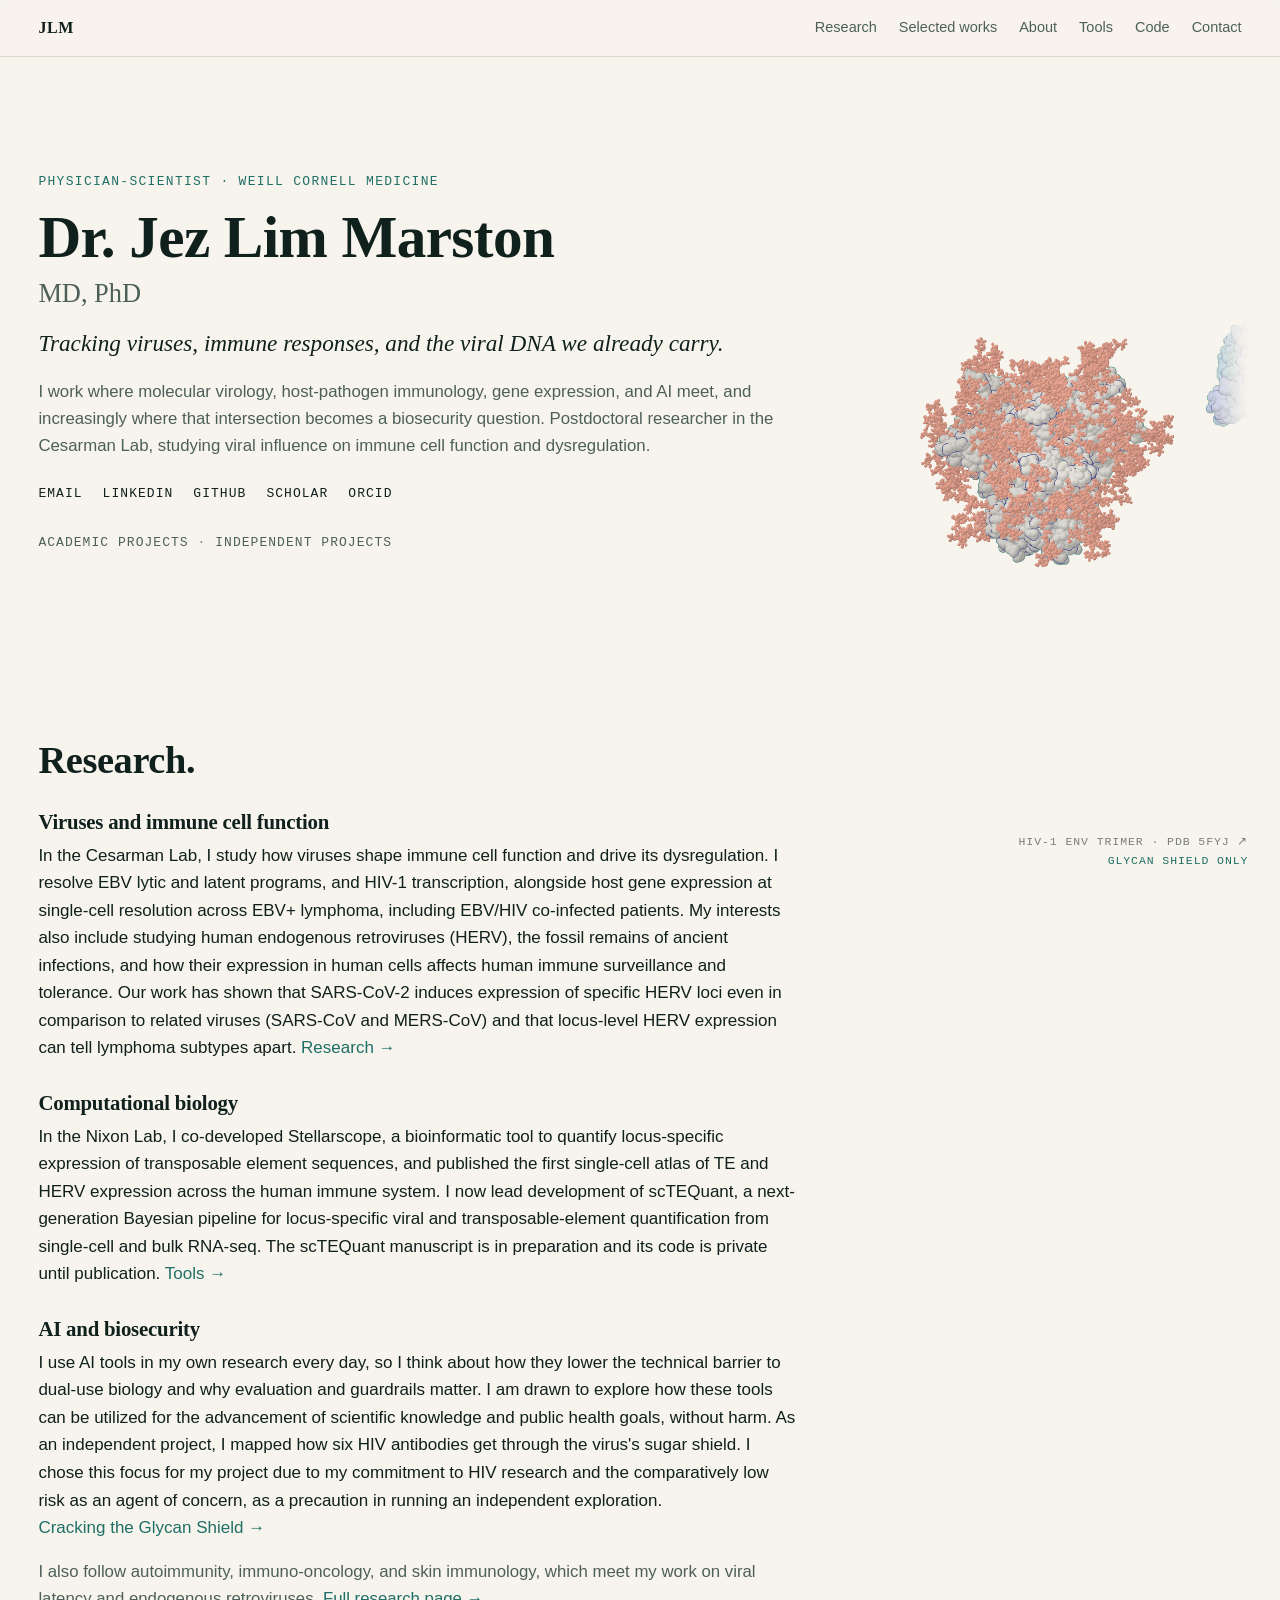
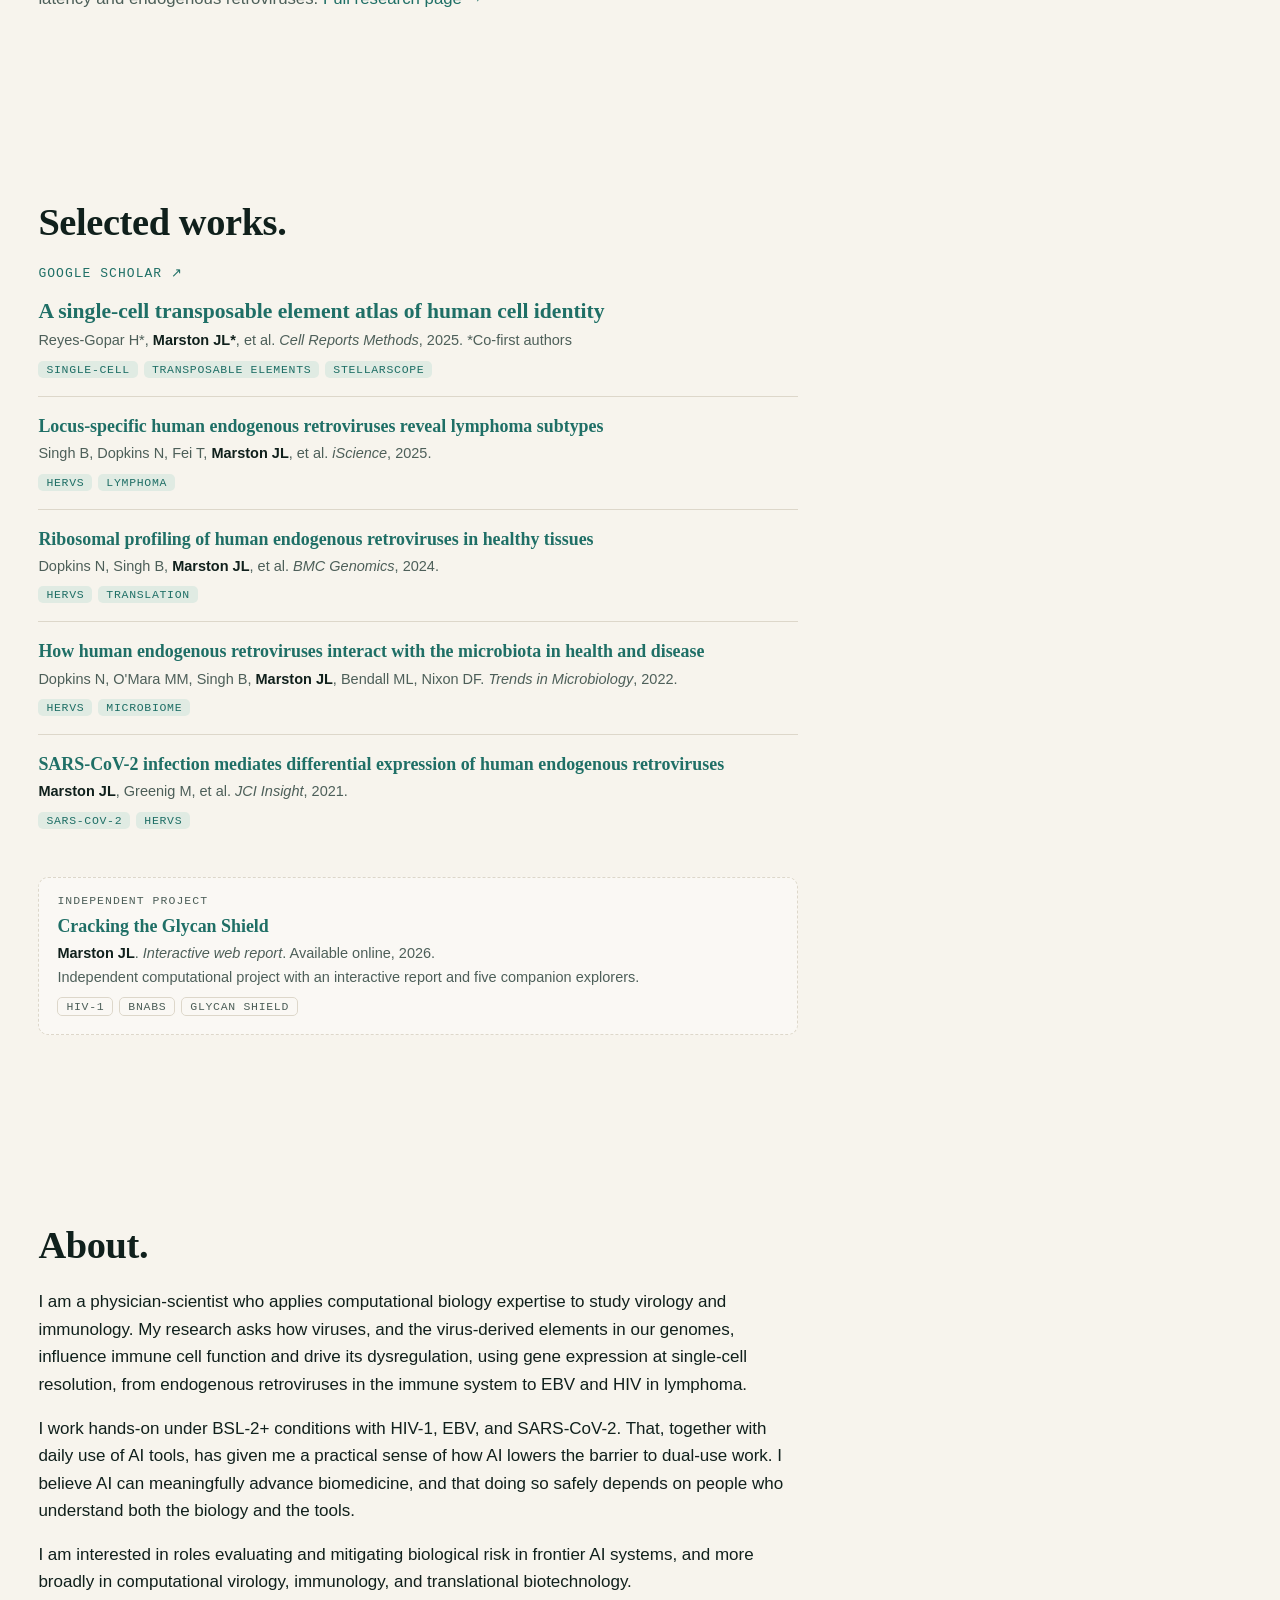
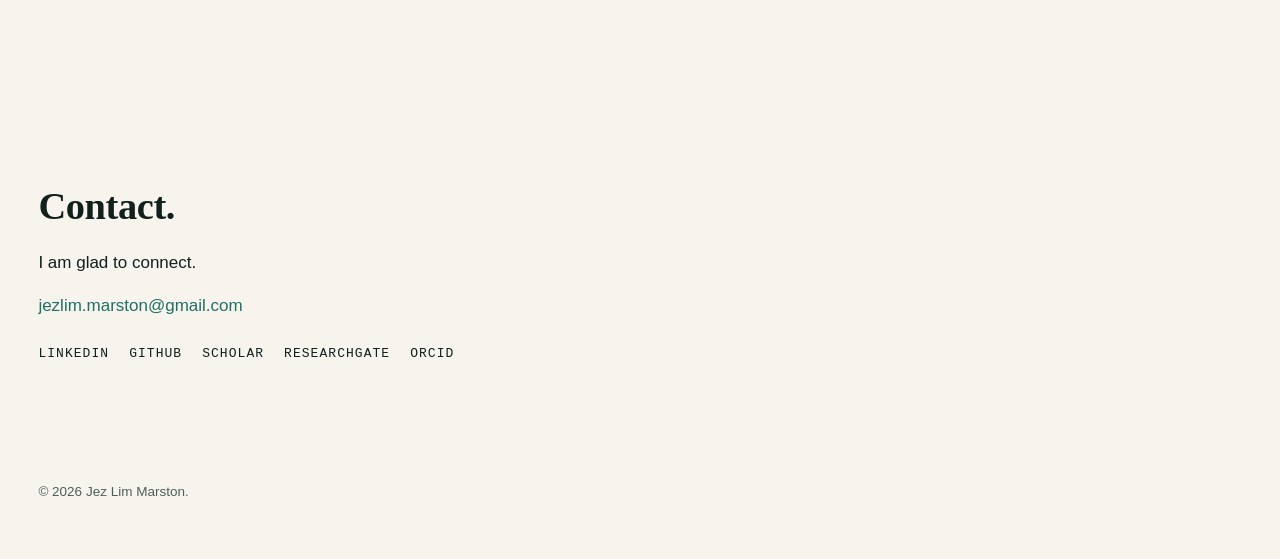
==== index.html @ aceed7e4 "Put project link on the line directly below the paragraph text Co-Authored-By: Claude Sonnet 5.5 <no" ====
<!DOCTYPE html>
<html lang="en">
<head>
<meta charset="utf-8">
<meta name="viewport" content="width=device-width, initial-scale=1">
<title>Jez Lim Marston, MD, PhD | Virologist &amp; Computational Biologist</title>
<meta name="description" content="Jez Lim Marston, MD, PhD. Physician-scientist working on viral genomics, endogenous retroviruses, single-cell computational biology, and the biosecurity of AI-enabled biology.">
<style>
  :root{
    --paper:#f7f4ed;
    --ink:#10201c;
    --muted:#4d5f59;
    --line:#ddd7ca;
    --accent:#1f6f66;
    --accent-soft:#e0ebe3;
    --serif:"Newsreader","Iowan Old Style","Palatino Linotype",Palatino,Georgia,serif;
    --sans:Inter,-apple-system,BlinkMacSystemFont,"Segoe UI",Roboto,Helvetica,Arial,sans-serif;
    --mono:ui-monospace,SFMono-Regular,Menlo,Monaco,Consolas,monospace;
  }
  *{box-sizing:border-box}
  html{scroll-behavior:smooth;scroll-padding-top:70px}
  body{margin:0;background:var(--paper);color:var(--ink);font-family:var(--sans);font-size:17px;line-height:1.62;-webkit-font-smoothing:antialiased}
  a{color:var(--accent);text-decoration:none}
  a:hover{text-decoration:underline}
  a:focus-visible{outline:2px solid var(--accent);outline-offset:3px;border-radius:3px}

  /* fixed structure viewer (right) */
  .env-fig{position:fixed;top:64px;right:2vw;width:33vw;height:calc(100vh - 88px);margin:0;z-index:0;pointer-events:none}
  .env-fig canvas{position:absolute;inset:0;width:100%;height:100%;opacity:0;transition:opacity .8s}
  .env-fig.ready canvas{opacity:1}
  .env-fig .status{position:absolute;inset:0;display:grid;place-items:center;font:12px var(--mono);letter-spacing:.12em;text-transform:uppercase;color:rgba(16,32,28,.45)}
  .env-fig.ready .status{display:none}
  .env-fig.unsupported .status::after{content:" (needs a current browser)"}
  .env-cap{position:absolute;right:6px;bottom:6px;text-align:right;font:11.5px/1.6 var(--mono);letter-spacing:.08em;text-transform:uppercase;color:rgba(16,32,28,.55);pointer-events:auto}
  .env-cap a{color:inherit}
  .env-cap a:hover{color:var(--accent);text-decoration:none}
  .env-cap .fab{display:block;color:var(--accent);transition:opacity .25s}

  /* top bar */
  .top{position:sticky;top:0;z-index:20;background:rgba(247,244,237,.88);backdrop-filter:saturate(160%) blur(8px);border-bottom:1px solid var(--line)}
  .top .in{display:flex;align-items:center;gap:22px;height:56px;padding:0 max(24px,3vw);flex-wrap:wrap;overflow:hidden}
  .top .brand{font:700 16px var(--serif);letter-spacing:.04em;margin-right:auto;color:var(--ink)}
  .top a{font-size:14.5px;font-weight:500;color:var(--muted)}
  .top a:hover,.top a.on{color:var(--accent);text-decoration:none}

  /* text column (left) */
  main{position:relative;z-index:1;padding:0 max(24px,3vw)}
  .col{max-width:min(760px,60vw)}
  section{padding:11vh 0 10vh}
  section#top{padding-top:13vh}
  .col>:last-child{margin-bottom:0}
  h1,h2,h3{font-family:var(--serif);font-weight:600;letter-spacing:-.01em;line-height:1.1;margin:0}
  h1{font-size:clamp(2.5rem,5vw,3.7rem);margin-bottom:8px}
  h2{font-size:clamp(1.9rem,3.2vw,2.4rem);margin-bottom:22px}
  h3{font-size:1.3rem;margin:30px 0 8px}
  .role{font:500 13px var(--mono);letter-spacing:.1em;text-transform:uppercase;color:var(--accent);margin:0 0 16px}
  .cred{font:500 1.65rem/1.2 var(--serif);color:var(--muted);margin:0 0 18px}
  .tag{font:italic 400 1.45rem/1.3 var(--serif);margin:0 0 20px}
  p{margin:0 0 16px}
  .lede{font-size:1.05rem;color:var(--muted)}
  .contact-row{display:flex;gap:8px 20px;flex-wrap:wrap;margin-top:26px;font:500 13px var(--mono);letter-spacing:.08em;text-transform:uppercase}
  .contact-row a{color:var(--ink)}
  .contact-row a:hover{color:var(--accent);text-decoration:none}
  .hint{margin-top:34px;font:500 13px var(--mono);letter-spacing:.08em;text-transform:uppercase;color:rgba(16,32,28,.5)}
  .hint a{color:var(--muted)}
  .hint a:hover{color:var(--accent);text-decoration:none}

  .works{list-style:none;margin:0;padding:0}
  .works li{padding:18px 0;border-top:1px solid var(--line)}
  .works li:first-child{border-top:0;padding-top:0}
  .works .t,.indep .t{font:600 1.12rem/1.3 var(--serif);display:block;margin-bottom:4px}
  .works .a,.indep .a{font-size:14.5px;color:var(--muted);display:block}
  .works .a strong,.indep .a strong{color:var(--ink);font-weight:700}
  .works .v,.indep .v{font-size:14.5px;font-style:italic}
  .works .k,.indep .k{display:flex;gap:6px;flex-wrap:wrap;margin-top:8px}
  .works .k span,.indep .k span{font:11.5px var(--mono);letter-spacing:.06em;text-transform:uppercase;background:var(--accent-soft);color:var(--accent);padding:2px 8px;border-radius:5px}
  .works li.lead .t{font-size:1.35rem}
  .more{font:500 13px var(--mono);letter-spacing:.08em;text-transform:uppercase}
  .indep{margin-top:30px;padding:16px 18px 18px;border:1px dashed var(--line);border-radius:10px;background:rgba(255,255,255,.4)}
  .indep .lbl{display:block;font:500 11.5px var(--mono);letter-spacing:.09em;text-transform:uppercase;color:var(--muted);margin-bottom:8px}
  .indep .k span{background:transparent;border:1px solid var(--line);color:var(--muted)}

  footer{position:relative;z-index:1;padding:30px max(24px,3vw) 50px;color:var(--muted);font-size:13.5px}

  /* narrower screens: viewer becomes a soft backdrop */
  @media (max-width:900px){
    .env-fig{top:56px;left:0;right:0;width:100%;height:calc(100vh - 56px);opacity:.3}
    .env-cap{display:none}
    .col{max-width:620px}
    section{padding:9vh 0 8vh}
    body{font-size:16.5px}
    .top .in{gap:14px}
    .top a.hide-sm{display:none}
  }
  .top a .sm{display:none}
  @media (max-width:560px){.top .in{flex-wrap:nowrap;gap:15px}.top a{font-size:14px}.top a .lg{display:none}.top a .sm{display:inline}}
  @media (max-width:400px){.top .in{gap:11px;padding:0 16px}.top a{font-size:13px}.top .brand{font-size:15px}}
  @media (prefers-reduced-motion:reduce){html{scroll-behavior:auto}}
</style>
</head>
<body>

<header class="top">
  <div class="in">
    <a class="brand" href="#top">JLM</a>
    <a href="#research" data-nav="research">Research</a>
    <a href="#works" data-nav="works"><span class="lg">Selected works</span><span class="sm">Works</span></a>
    <a href="#about" data-nav="about">About</a>
    <a href="tools.html" class="hide-sm">Tools</a>
    <a href="https://github.com/jez-lim-marston" target="_blank" rel="noopener" class="hide-sm">Code</a>
    <a href="#contact" data-nav="contact">Contact</a>
  </div>
</header>

<figure class="env-fig" id="envFig" aria-label="3D model of the HIV-1 Env trimer (PDB 5FYJ) that rotates as you scroll, with a bound antibody Fab that changes by section">
  <canvas id="envCanvas"></canvas>
  <div class="status">Loading structure&hellip;</div>
  <figcaption class="env-cap">
    <a href="https://www.rcsb.org/structure/5FYJ" target="_blank" rel="noopener">HIV-1 Env trimer &middot; PDB 5FYJ &nearr;</a>
    <span class="fab" id="envFab">Glycan shield only</span>
  </figcaption>
</figure>

<main>

<section id="top" data-fab="none" data-label="Glycan shield only">
  <div class="col">
    <p class="role">Physician-scientist &middot; Weill Cornell Medicine</p>
    <h1>Dr. Jez Lim Marston</h1>
    <p class="cred">MD, PhD</p>
    <p class="tag">Tracking viruses, immune responses, and the viral DNA we already carry.</p>
    <p class="lede">I work where molecular virology, host-pathogen immunology, gene expression, and AI meet, and increasingly where that intersection becomes a biosecurity question. Postdoctoral researcher in the Cesarman Lab, studying viral influence on immune cell function and dysregulation.</p>
    <div class="contact-row">
      <a href="mailto:jezlim.marston@gmail.com">Email</a>
      <a href="https://www.linkedin.com/in/jez-marston" target="_blank" rel="noopener">LinkedIn</a>
      <a href="https://github.com/jez-lim-marston" target="_blank" rel="noopener">GitHub</a>
      <a href="https://scholar.google.com/citations?user=LsAXqooAAAAJ&hl=en" target="_blank" rel="noopener">Scholar</a>
      <a href="https://orcid.org/0000-0001-9784-7926" target="_blank" rel="noopener">ORCID</a>
    </div>
    <p class="hint"><a href="research.html#projects">Academic Projects</a> &middot; <a href="research.html#independent">Independent Projects</a></p>
  </div>
</section>

<section id="research" data-fab="pgt122" data-label="PGT122 Fab &middot; V3-glycan site">
  <div class="col">
    <h2>Research.</h2>
    <h3>Viruses and immune cell function</h3>
    <p>In the Cesarman Lab, I study how viruses shape immune cell function and drive its dysregulation. I resolve EBV lytic and latent programs, and HIV-1 transcription, alongside host gene expression at single-cell resolution across EBV+ lymphoma, including EBV/HIV co-infected patients. My interests also include studying human endogenous retroviruses (HERV), the fossil remains of ancient infections, and how their expression in human cells affects human immune surveillance and tolerance. Our work has shown that SARS-CoV-2 induces expression of specific HERV loci even in comparison to related viruses (SARS-CoV and MERS-CoV) and that locus-level HERV expression can tell lymphoma subtypes apart. <a href="research.html">Research &rarr;</a></p>
    <h3>Computational biology</h3>
    <p>In the Nixon Lab, I co-developed Stellarscope, a bioinformatic tool to quantify locus-specific expression of transposable element sequences, and published the first single-cell atlas of TE and HERV expression across the human immune system. I now lead development of scTEQuant, a next-generation Bayesian pipeline for locus-specific viral and transposable-element quantification from single-cell and bulk RNA-seq. The scTEQuant manuscript is in preparation and its code is private until publication. <a href="tools.html">Tools &rarr;</a></p>
    <h3>AI and biosecurity</h3>
    <p>I use AI tools in my own research every day, so I think about how they lower the technical barrier to dual-use biology and why evaluation and guardrails matter. I am drawn to explore how these tools can be utilized for the advancement of scientific knowledge and public health goals, without harm. As an independent project, I mapped how six HIV antibodies get through the virus's sugar shield. I chose this focus for my project due to my commitment to HIV research and the comparatively low risk as an agent of concern, as a precaution in running an independent exploration.<br><a href="hiv-bnab/index.html">Cracking the Glycan Shield &rarr;</a></p>
    <p class="lede">I also follow autoimmunity, immuno-oncology, and skin immunology, which meet my work on viral latency and endogenous retroviruses. <a href="research.html">Full research page &rarr;</a></p>
  </div>
</section>

<section id="works" data-fab="vrc01" data-label="VRC01 Fv &middot; CD4 binding site">
  <div class="col">
    <h2>Selected works.</h2>
    <p class="more"><a href="https://scholar.google.com/citations?user=LsAXqooAAAAJ&hl=en" target="_blank" rel="noopener">Google Scholar &nearr;</a></p>
    <ul class="works">
      <li class="lead">
        <span class="t"><a href="https://www.cell.com/cell-reports-methods/fulltext/S2667-2375(25)00122-5" target="_blank" rel="noopener">A single-cell transposable element atlas of human cell identity</a></span>
        <span class="a">Reyes-Gopar H*, <strong>Marston JL*</strong>, et al. <span class="v">Cell Reports Methods</span>, 2025. *Co-first authors</span>
        <span class="k"><span>Single-cell</span><span>Transposable elements</span><span>Stellarscope</span></span>
      </li>
      <li>
        <span class="t"><a href="https://www.cell.com/iscience/fulltext/S2589-0042(25)00802-8" target="_blank" rel="noopener">Locus-specific human endogenous retroviruses reveal lymphoma subtypes</a></span>
        <span class="a">Singh B, Dopkins N, Fei T, <strong>Marston JL</strong>, et al. <span class="v">iScience</span>, 2025.</span>
        <span class="k"><span>HERVs</span><span>Lymphoma</span></span>
      </li>
      <li>
        <span class="t"><a href="https://link.springer.com/article/10.1186/s12864-023-09909-x" target="_blank" rel="noopener">Ribosomal profiling of human endogenous retroviruses in healthy tissues</a></span>
        <span class="a">Dopkins N, Singh B, <strong>Marston JL</strong>, et al. <span class="v">BMC Genomics</span>, 2024.</span>
        <span class="k"><span>HERVs</span><span>Translation</span></span>
      </li>
      <li>
        <span class="t"><a href="https://doi.org/10.1016/j.tim.2022.05.011" target="_blank" rel="noopener">How human endogenous retroviruses interact with the microbiota in health and disease</a></span>
        <span class="a">Dopkins N, O'Mara MM, Singh B, <strong>Marston JL</strong>, Bendall ML, Nixon DF. <span class="v">Trends in Microbiology</span>, 2022.</span>
        <span class="k"><span>HERVs</span><span>Microbiome</span></span>
      </li>
      <li>
        <span class="t"><a href="https://insight.jci.org/articles/view/147170" target="_blank" rel="noopener">SARS-CoV-2 infection mediates differential expression of human endogenous retroviruses</a></span>
        <span class="a"><strong>Marston JL</strong>, Greenig M, et al. <span class="v">JCI Insight</span>, 2021.</span>
        <span class="k"><span>SARS-CoV-2</span><span>HERVs</span></span>
      </li>
    </ul>
    <div class="indep">
      <span class="lbl">Independent project</span>
      <span class="t"><a href="hiv-bnab/index.html">Cracking the Glycan Shield</a></span>
      <span class="a"><strong>Marston JL</strong>. <span class="v">Interactive web report</span>. Available online, 2026.</span>
      <span class="a">Independent computational project with an interactive report and five companion explorers.</span>
      <span class="k"><span>HIV-1</span><span>bnAbs</span><span>Glycan shield</span></span>
    </div>
  </div>
</section>

<section id="about" data-fab="o22" data-label="35O22 Fab &middot; gp120-gp41 interface">
  <div class="col">
    <h2>About.</h2>
    <p>I am a physician-scientist who applies computational biology expertise to study virology and immunology. My research asks how viruses, and the virus-derived elements in our genomes, influence immune cell function and drive its dysregulation, using gene expression at single-cell resolution, from endogenous retroviruses in the immune system to EBV and HIV in lymphoma.</p>
    <p>I work hands-on under BSL-2+ conditions with HIV-1, EBV, and SARS-CoV-2. That, together with daily use of AI tools, has given me a practical sense of how AI lowers the barrier to dual-use work. I believe AI can meaningfully advance biomedicine, and that doing so safely depends on people who understand both the biology and the tools.</p>
    <p>I am interested in roles evaluating and mitigating biological risk in frontier AI systems, and more broadly in computational virology, immunology, and translational biotechnology.</p>
  </div>
</section>

<section id="contact" data-fab="none" data-label="Glycan shield only">
  <div class="col">
    <h2>Contact.</h2>
    <p>I am glad to connect.</p>
    <p><a href="mailto:jezlim.marston@gmail.com">jezlim.marston@gmail.com</a></p>
    <div class="contact-row">
      <a href="https://www.linkedin.com/in/jez-marston" target="_blank" rel="noopener">LinkedIn</a>
      <a href="https://github.com/jez-lim-marston" target="_blank" rel="noopener">GitHub</a>
      <a href="https://scholar.google.com/citations?user=LsAXqooAAAAJ&hl=en" target="_blank" rel="noopener">Scholar</a>
      <a href="https://www.researchgate.net/profile/jez-marston" target="_blank" rel="noopener">ResearchGate</a>
      <a href="https://orcid.org/0000-0001-9784-7926" target="_blank" rel="noopener">ORCID</a>
    </div>
  </div>
</section>

</main>

<footer>&copy; <span id="yr"></span> Jez Lim Marston.</footer>

<noscript><style>.env-fig{display:none}</style></noscript>
<script src="assets/env-5fyj-data.js?v=10"></script>
<script src="assets/env-viewer.js?v=10"></script>
<script>
(function(){
  document.getElementById('yr').textContent=new Date().getFullYear();
  var secs=[].slice.call(document.querySelectorAll('main section[data-fab]')),
      cap=document.getElementById('envFab'),links=[].slice.call(document.querySelectorAll('[data-nav]')),cur=null,
      research=document.getElementById('research');
  /* nav highlight follows the section in view */
  function activate(s){
    if(cur===s)return;cur=s;
    links.forEach(function(a){a.classList.toggle('on',a.getAttribute('data-nav')===s.id)});
  }
  if('IntersectionObserver' in window){
    var io=new IntersectionObserver(function(es){es.forEach(function(e){if(e.isIntersecting)activate(e.target)})},{rootMargin:'-45% 0px -50% 0px'});
    secs.forEach(function(s){io.observe(s)});
  }
  activate(secs[0]);
  /* the antibody follows scroll distance, not section length: each Fab gets an equal third of the page below the intro */
  var FABS=[{k:'pgt122',t:'PGT122 Fab &middot; V3-glycan site'},{k:'vrc01',t:'VRC01 Fv &middot; CD4 binding site'},{k:'o22',t:'35O22 Fab &middot; gp120-gp41 interface'}],
      NONE='Glycan shield only',curFab=-2;
  function setFab(i){
    if(i===curFab)return;curFab=i;
    if(window.EnvViewer)window.EnvViewer.setFab(i<0?null:FABS[i].k);
    var label=i<0?NONE:FABS[i].t;
    cap.style.opacity=0;setTimeout(function(){cap.innerHTML=label;cap.style.opacity=1},180);
  }
  var start=0,end=1;
  function measure(){
    start=research.getBoundingClientRect().top+window.scrollY;
    end=document.documentElement.scrollHeight-window.innerHeight*0.5;
  }
  function update(){
    var mid=window.scrollY+window.innerHeight*0.5;
    if(mid<start){setFab(-1);return}
    var p=(mid-start)/Math.max(1,end-start);
    setFab(Math.min(FABS.length-1,Math.floor(p*FABS.length)));
  }
  window.addEventListener('scroll',update,{passive:true});
  window.addEventListener('resize',function(){measure();update()});
  window.addEventListener('load',function(){measure();update()});
  measure();update();
})();
</script>
</body>
</html>
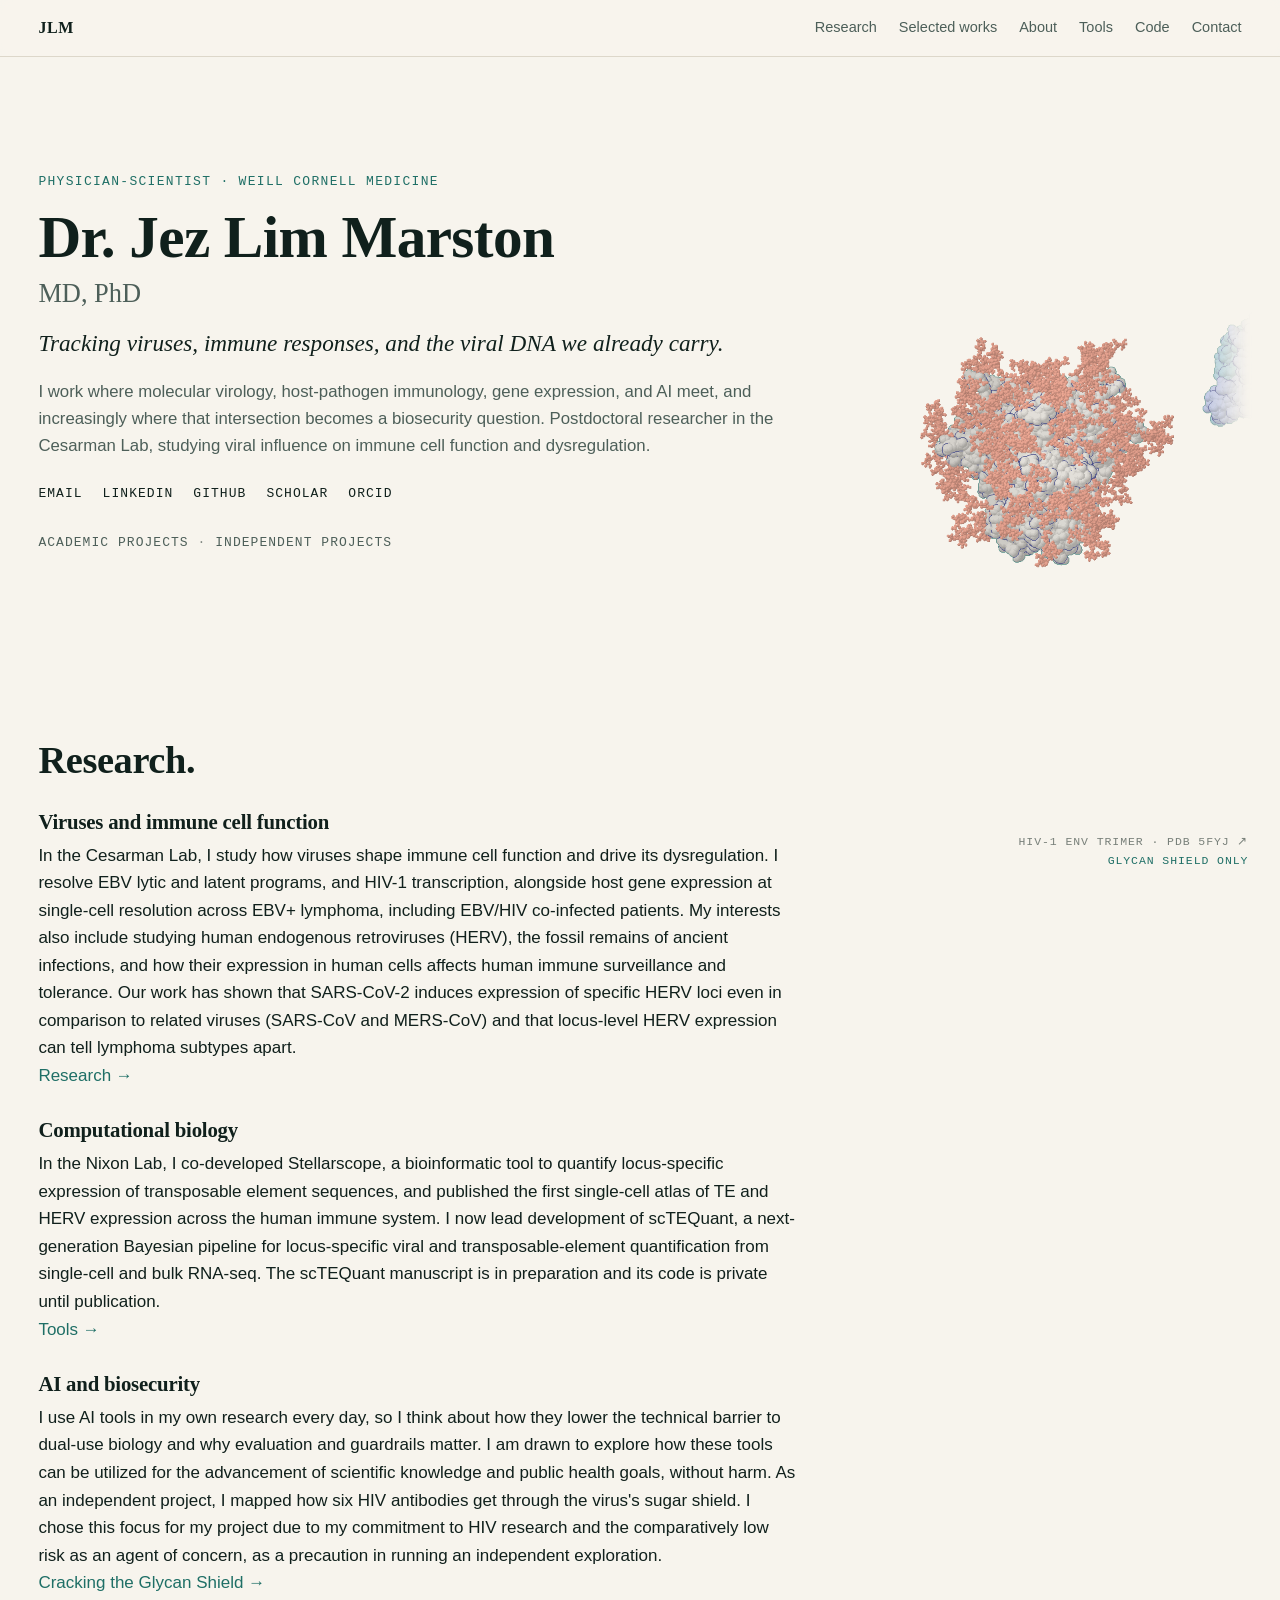
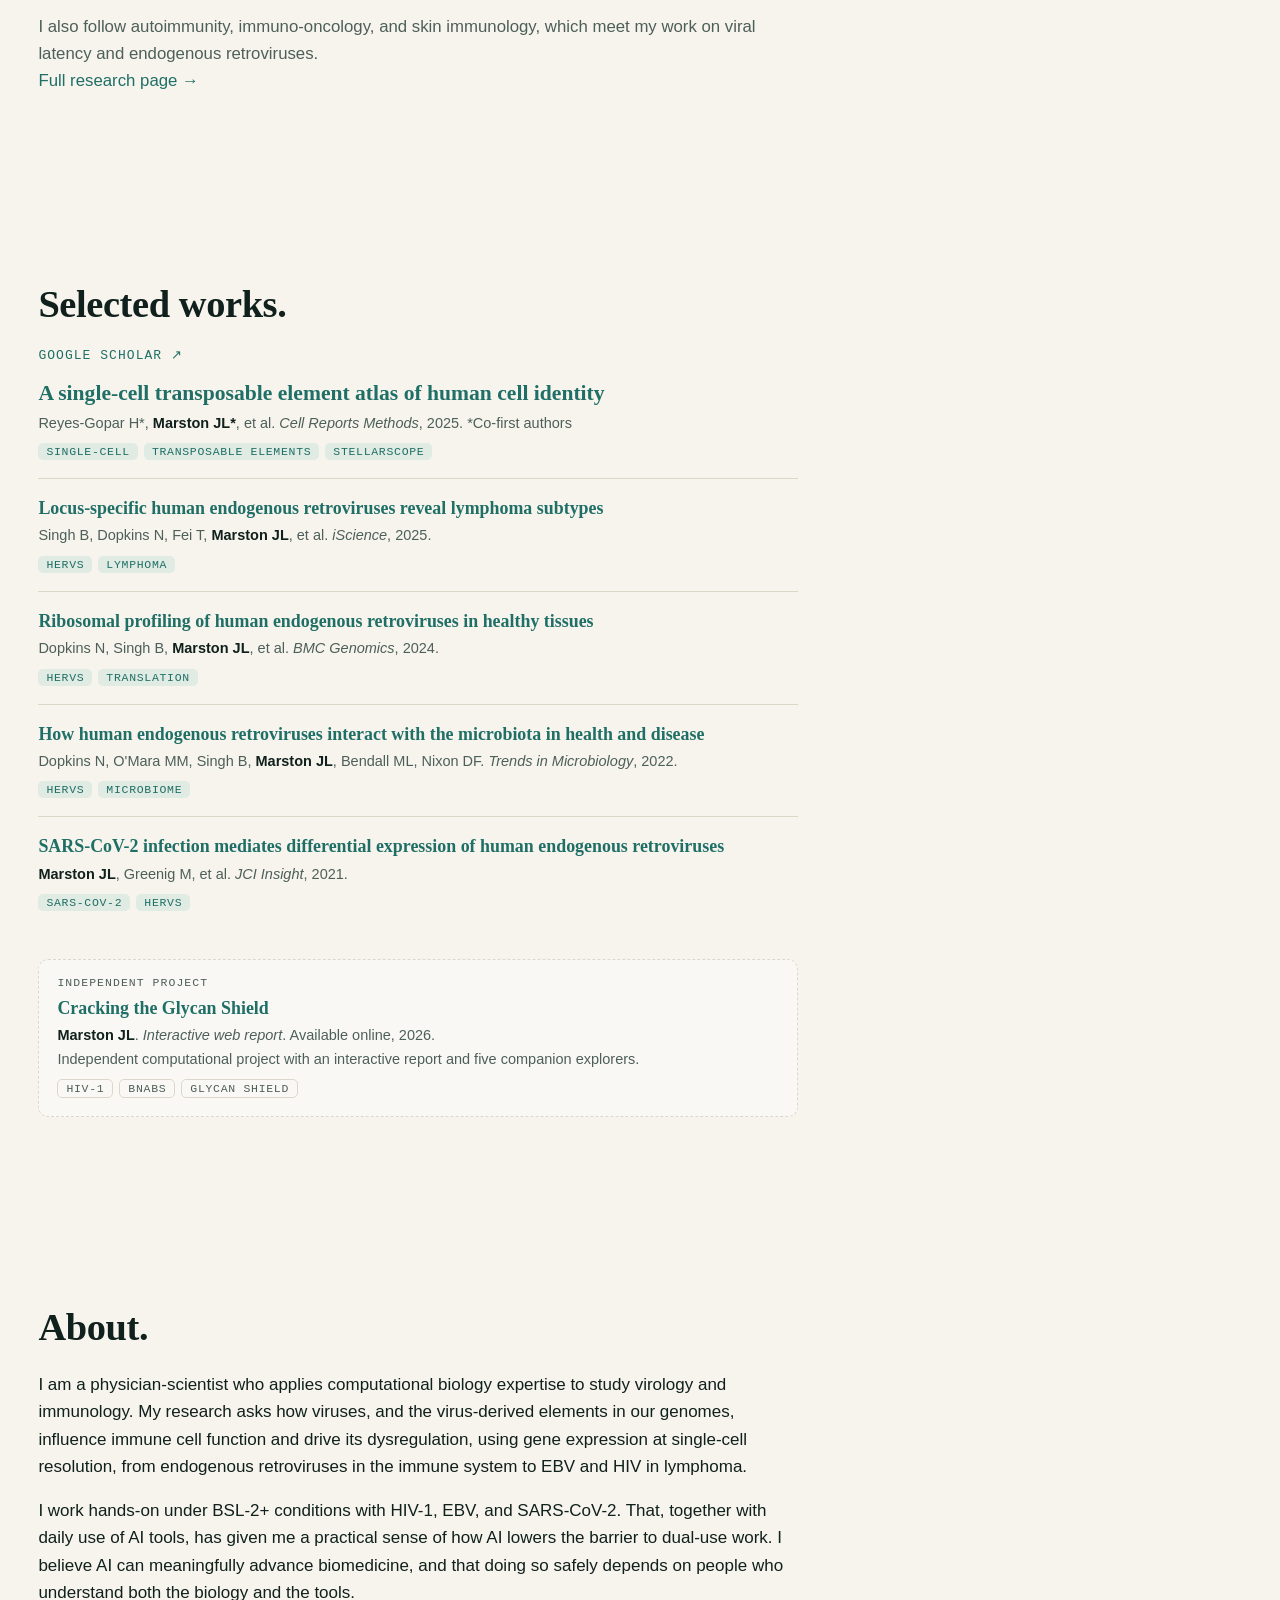
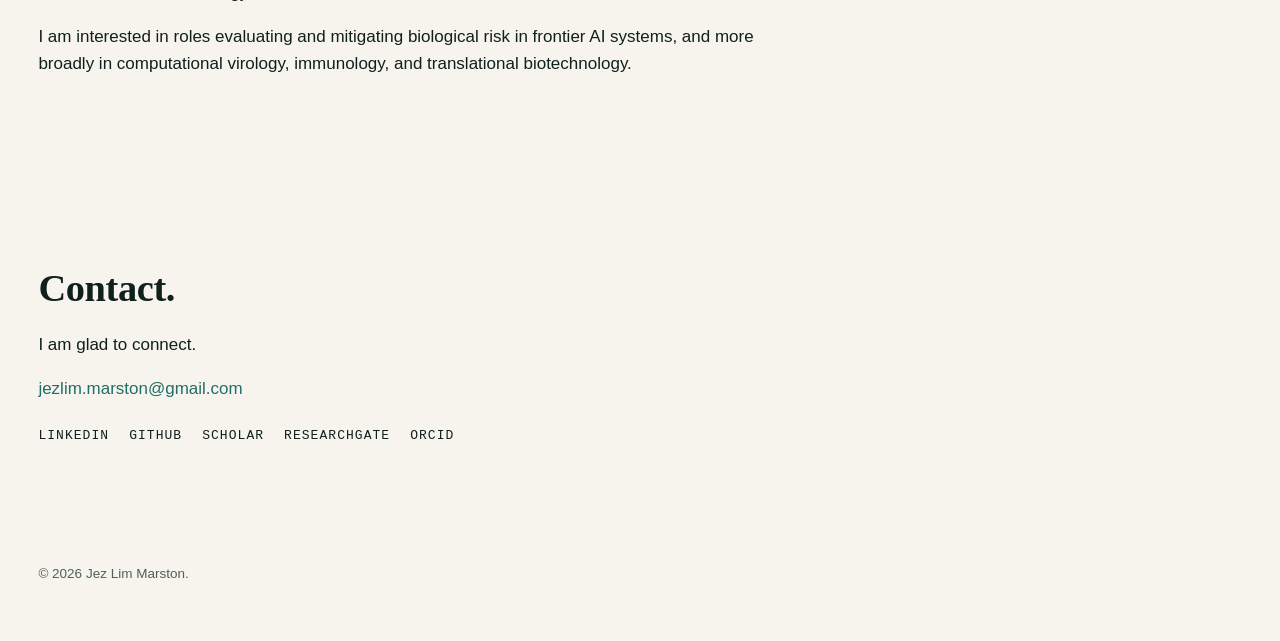
==== commit a1eb5bb2: "Put Research, Tools and Full research page links on their own line Co-Authored-By: Claude Sonnet 5.5" ====
--- a/index.html
+++ b/index.html
@@ -145,12 +145,12 @@
   <div class="col">
     <h2>Research.</h2>
     <h3>Viruses and immune cell function</h3>
-    <p>In the Cesarman Lab, I study how viruses shape immune cell function and drive its dysregulation. I resolve EBV lytic and latent programs, and HIV-1 transcription, alongside host gene expression at single-cell resolution across EBV+ lymphoma, including EBV/HIV co-infected patients. My interests also include studying human endogenous retroviruses (HERV), the fossil remains of ancient infections, and how their expression in human cells affects human immune surveillance and tolerance. Our work has shown that SARS-CoV-2 induces expression of specific HERV loci even in comparison to related viruses (SARS-CoV and MERS-CoV) and that locus-level HERV expression can tell lymphoma subtypes apart. <a href="research.html">Research &rarr;</a></p>
+    <p>In the Cesarman Lab, I study how viruses shape immune cell function and drive its dysregulation. I resolve EBV lytic and latent programs, and HIV-1 transcription, alongside host gene expression at single-cell resolution across EBV+ lymphoma, including EBV/HIV co-infected patients. My interests also include studying human endogenous retroviruses (HERV), the fossil remains of ancient infections, and how their expression in human cells affects human immune surveillance and tolerance. Our work has shown that SARS-CoV-2 induces expression of specific HERV loci even in comparison to related viruses (SARS-CoV and MERS-CoV) and that locus-level HERV expression can tell lymphoma subtypes apart.<br><a href="research.html">Research &rarr;</a></p>
     <h3>Computational biology</h3>
-    <p>In the Nixon Lab, I co-developed Stellarscope, a bioinformatic tool to quantify locus-specific expression of transposable element sequences, and published the first single-cell atlas of TE and HERV expression across the human immune system. I now lead development of scTEQuant, a next-generation Bayesian pipeline for locus-specific viral and transposable-element quantification from single-cell and bulk RNA-seq. The scTEQuant manuscript is in preparation and its code is private until publication. <a href="tools.html">Tools &rarr;</a></p>
+    <p>In the Nixon Lab, I co-developed Stellarscope, a bioinformatic tool to quantify locus-specific expression of transposable element sequences, and published the first single-cell atlas of TE and HERV expression across the human immune system. I now lead development of scTEQuant, a next-generation Bayesian pipeline for locus-specific viral and transposable-element quantification from single-cell and bulk RNA-seq. The scTEQuant manuscript is in preparation and its code is private until publication.<br><a href="tools.html">Tools &rarr;</a></p>
     <h3>AI and biosecurity</h3>
     <p>I use AI tools in my own research every day, so I think about how they lower the technical barrier to dual-use biology and why evaluation and guardrails matter. I am drawn to explore how these tools can be utilized for the advancement of scientific knowledge and public health goals, without harm. As an independent project, I mapped how six HIV antibodies get through the virus's sugar shield. I chose this focus for my project due to my commitment to HIV research and the comparatively low risk as an agent of concern, as a precaution in running an independent exploration.<br><a href="hiv-bnab/index.html">Cracking the Glycan Shield &rarr;</a></p>
-    <p class="lede">I also follow autoimmunity, immuno-oncology, and skin immunology, which meet my work on viral latency and endogenous retroviruses. <a href="research.html">Full research page &rarr;</a></p>
+    <p class="lede">I also follow autoimmunity, immuno-oncology, and skin immunology, which meet my work on viral latency and endogenous retroviruses.<br><a href="research.html">Full research page &rarr;</a></p>
   </div>
 </section>
 
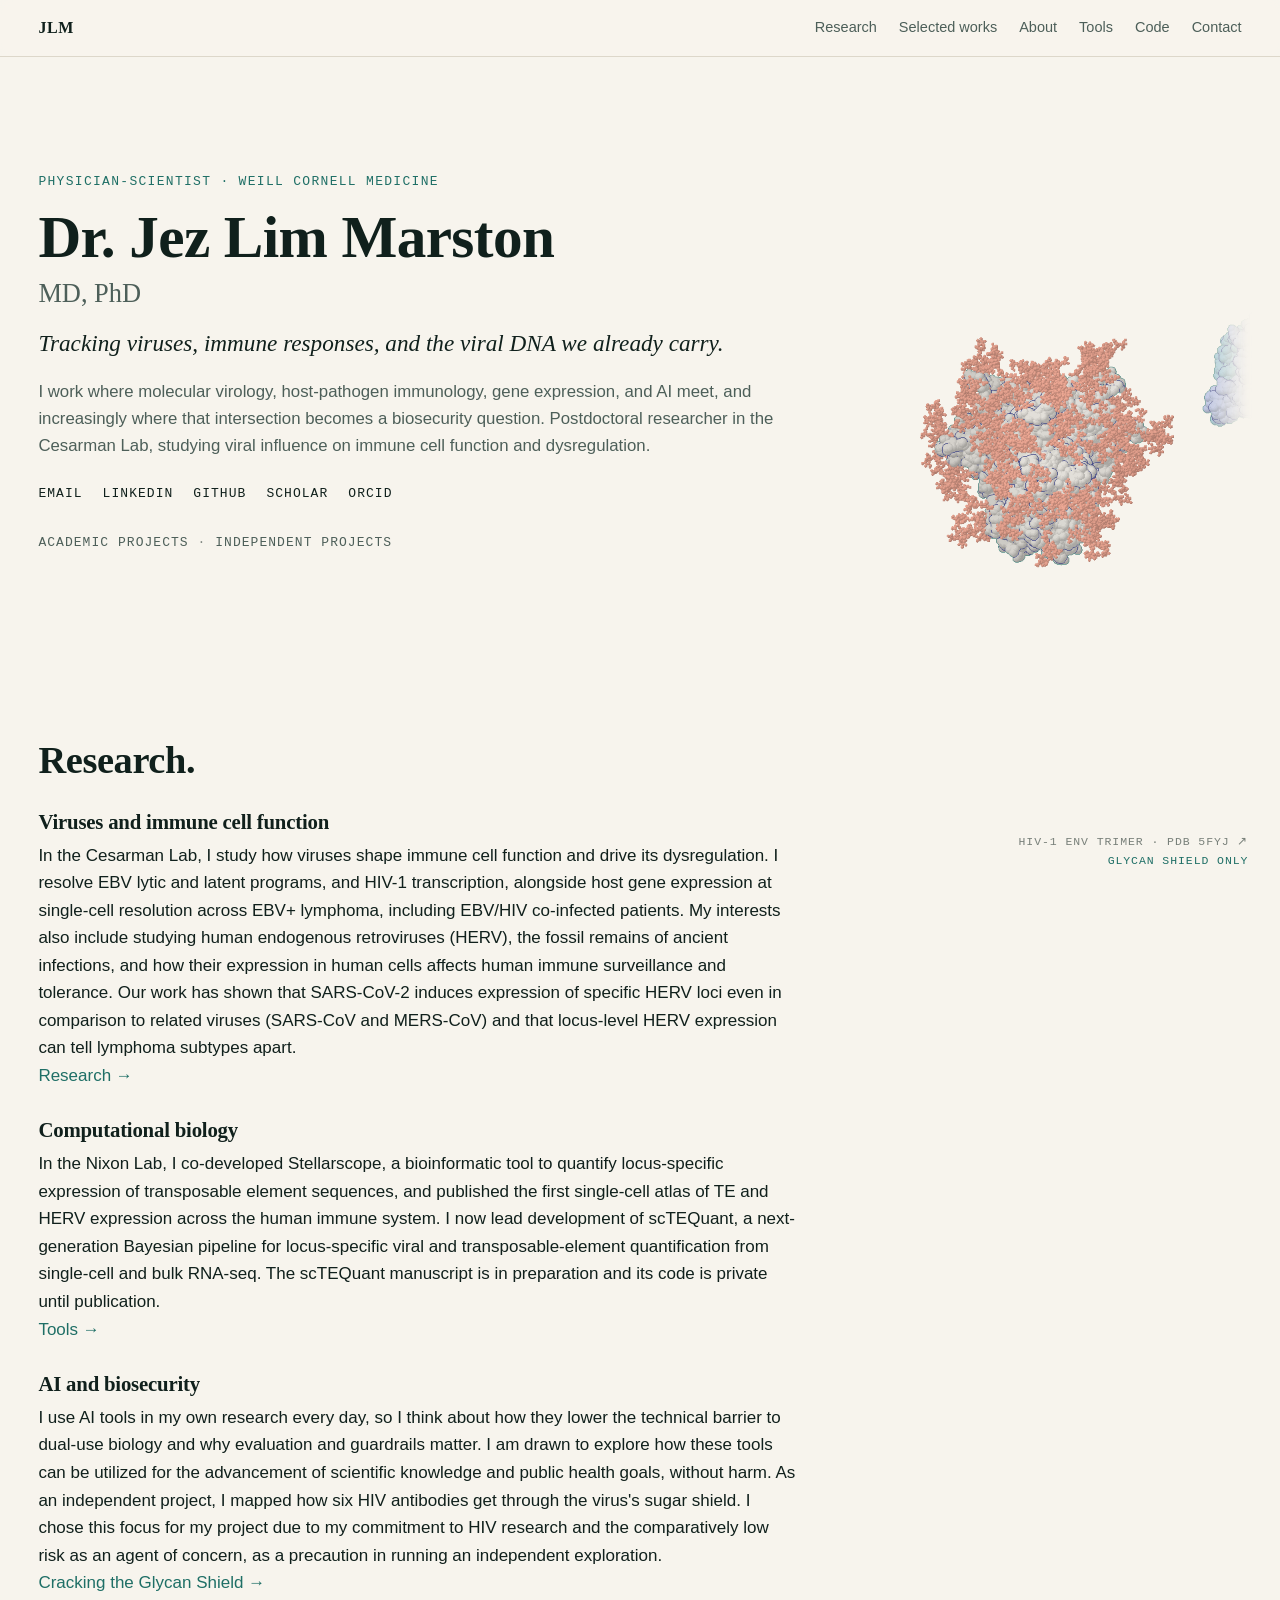
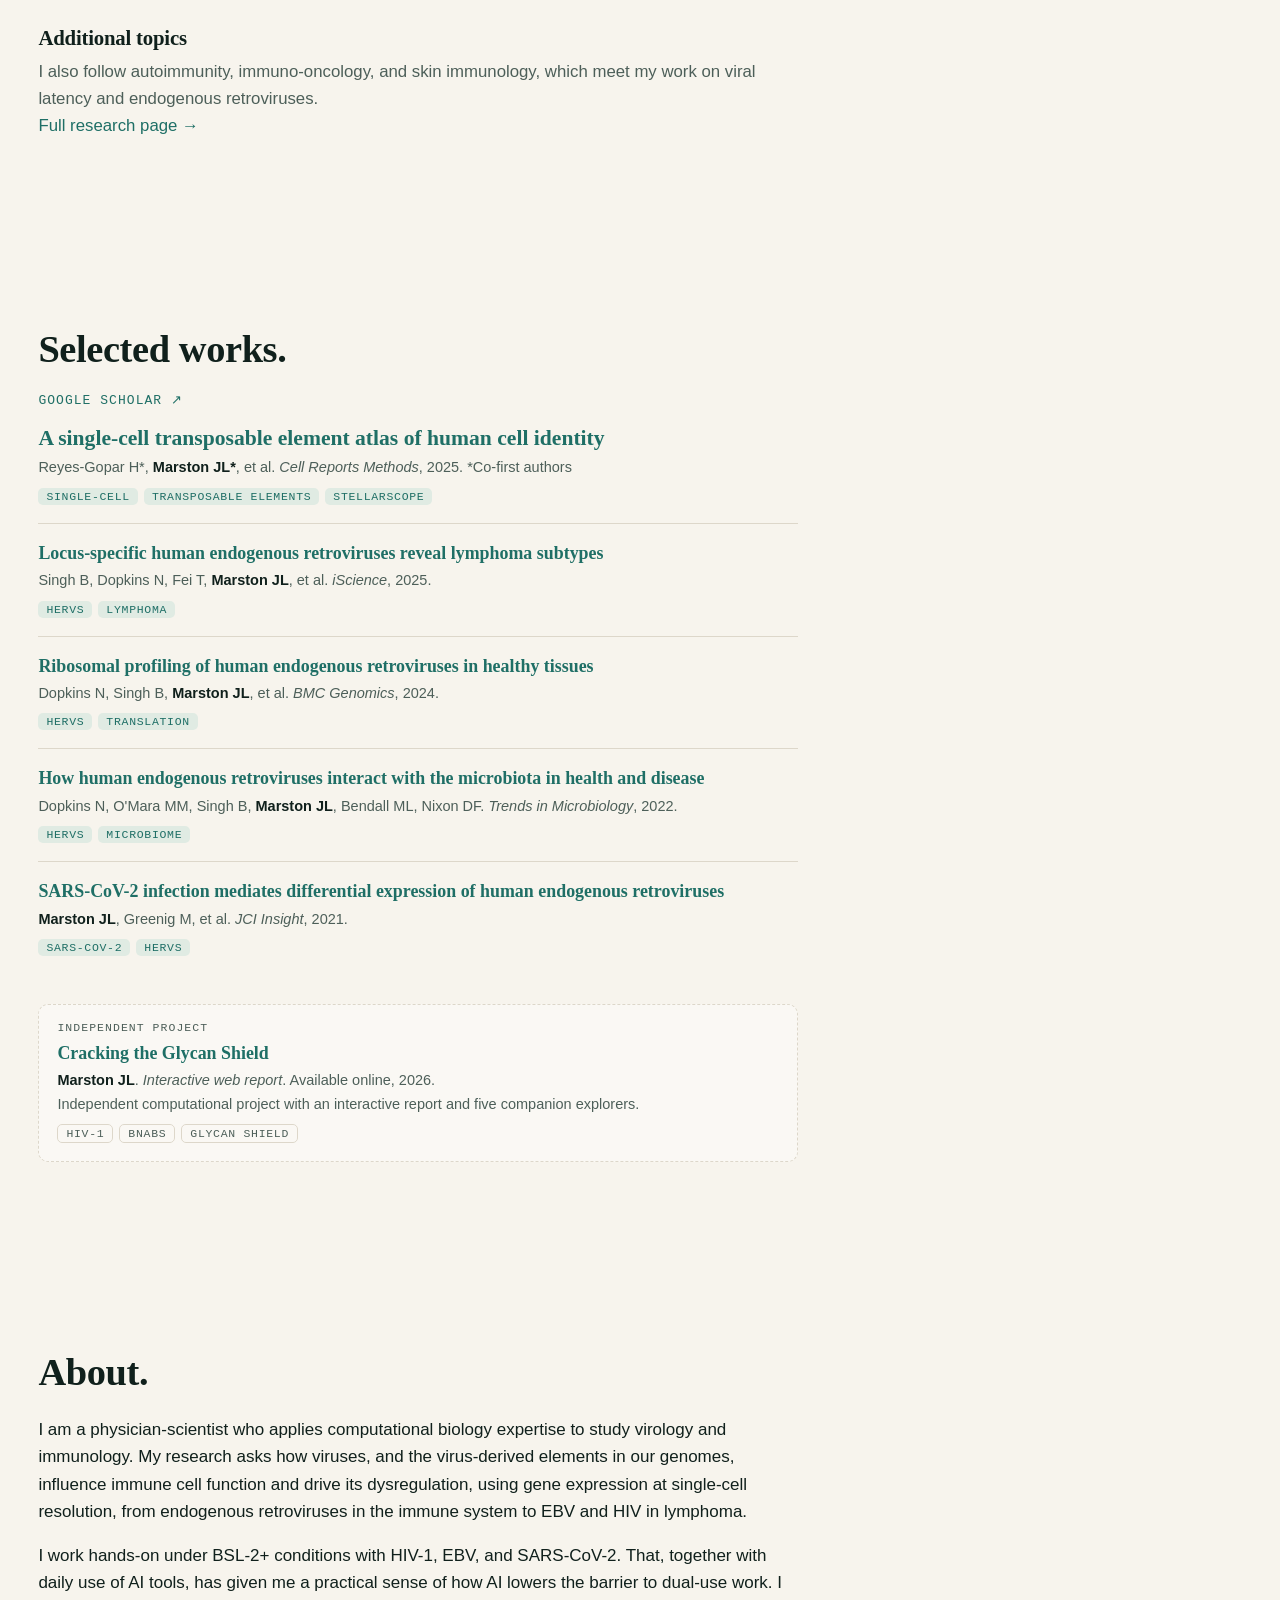
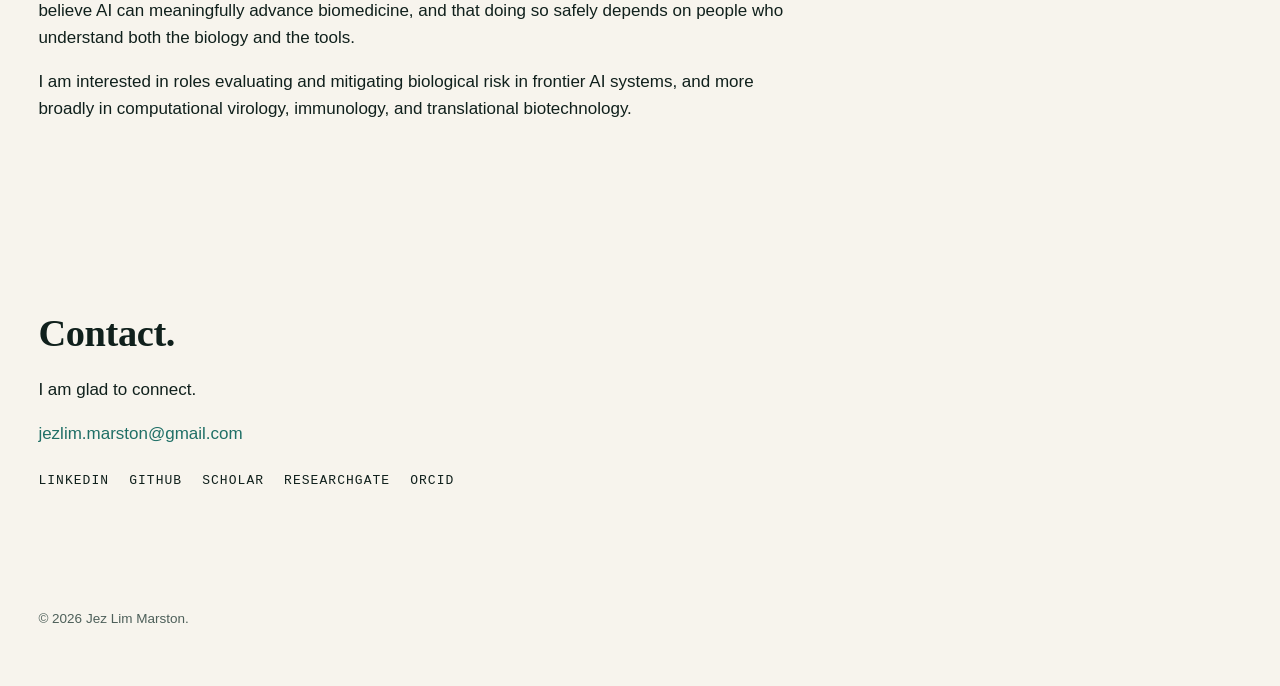
==== commit c4476429: "Add Additional topics heading to home Research section Co-Authored-By: Claude Sonnet 5.5 <noreply@an" ====
--- a/index.html
+++ b/index.html
@@ -150,6 +150,7 @@
     <p>In the Nixon Lab, I co-developed Stellarscope, a bioinformatic tool to quantify locus-specific expression of transposable element sequences, and published the first single-cell atlas of TE and HERV expression across the human immune system. I now lead development of scTEQuant, a next-generation Bayesian pipeline for locus-specific viral and transposable-element quantification from single-cell and bulk RNA-seq. The scTEQuant manuscript is in preparation and its code is private until publication.<br><a href="tools.html">Tools &rarr;</a></p>
     <h3>AI and biosecurity</h3>
     <p>I use AI tools in my own research every day, so I think about how they lower the technical barrier to dual-use biology and why evaluation and guardrails matter. I am drawn to explore how these tools can be utilized for the advancement of scientific knowledge and public health goals, without harm. As an independent project, I mapped how six HIV antibodies get through the virus's sugar shield. I chose this focus for my project due to my commitment to HIV research and the comparatively low risk as an agent of concern, as a precaution in running an independent exploration.<br><a href="hiv-bnab/index.html">Cracking the Glycan Shield &rarr;</a></p>
+    <h3>Additional topics</h3>
     <p class="lede">I also follow autoimmunity, immuno-oncology, and skin immunology, which meet my work on viral latency and endogenous retroviruses.<br><a href="research.html">Full research page &rarr;</a></p>
   </div>
 </section>
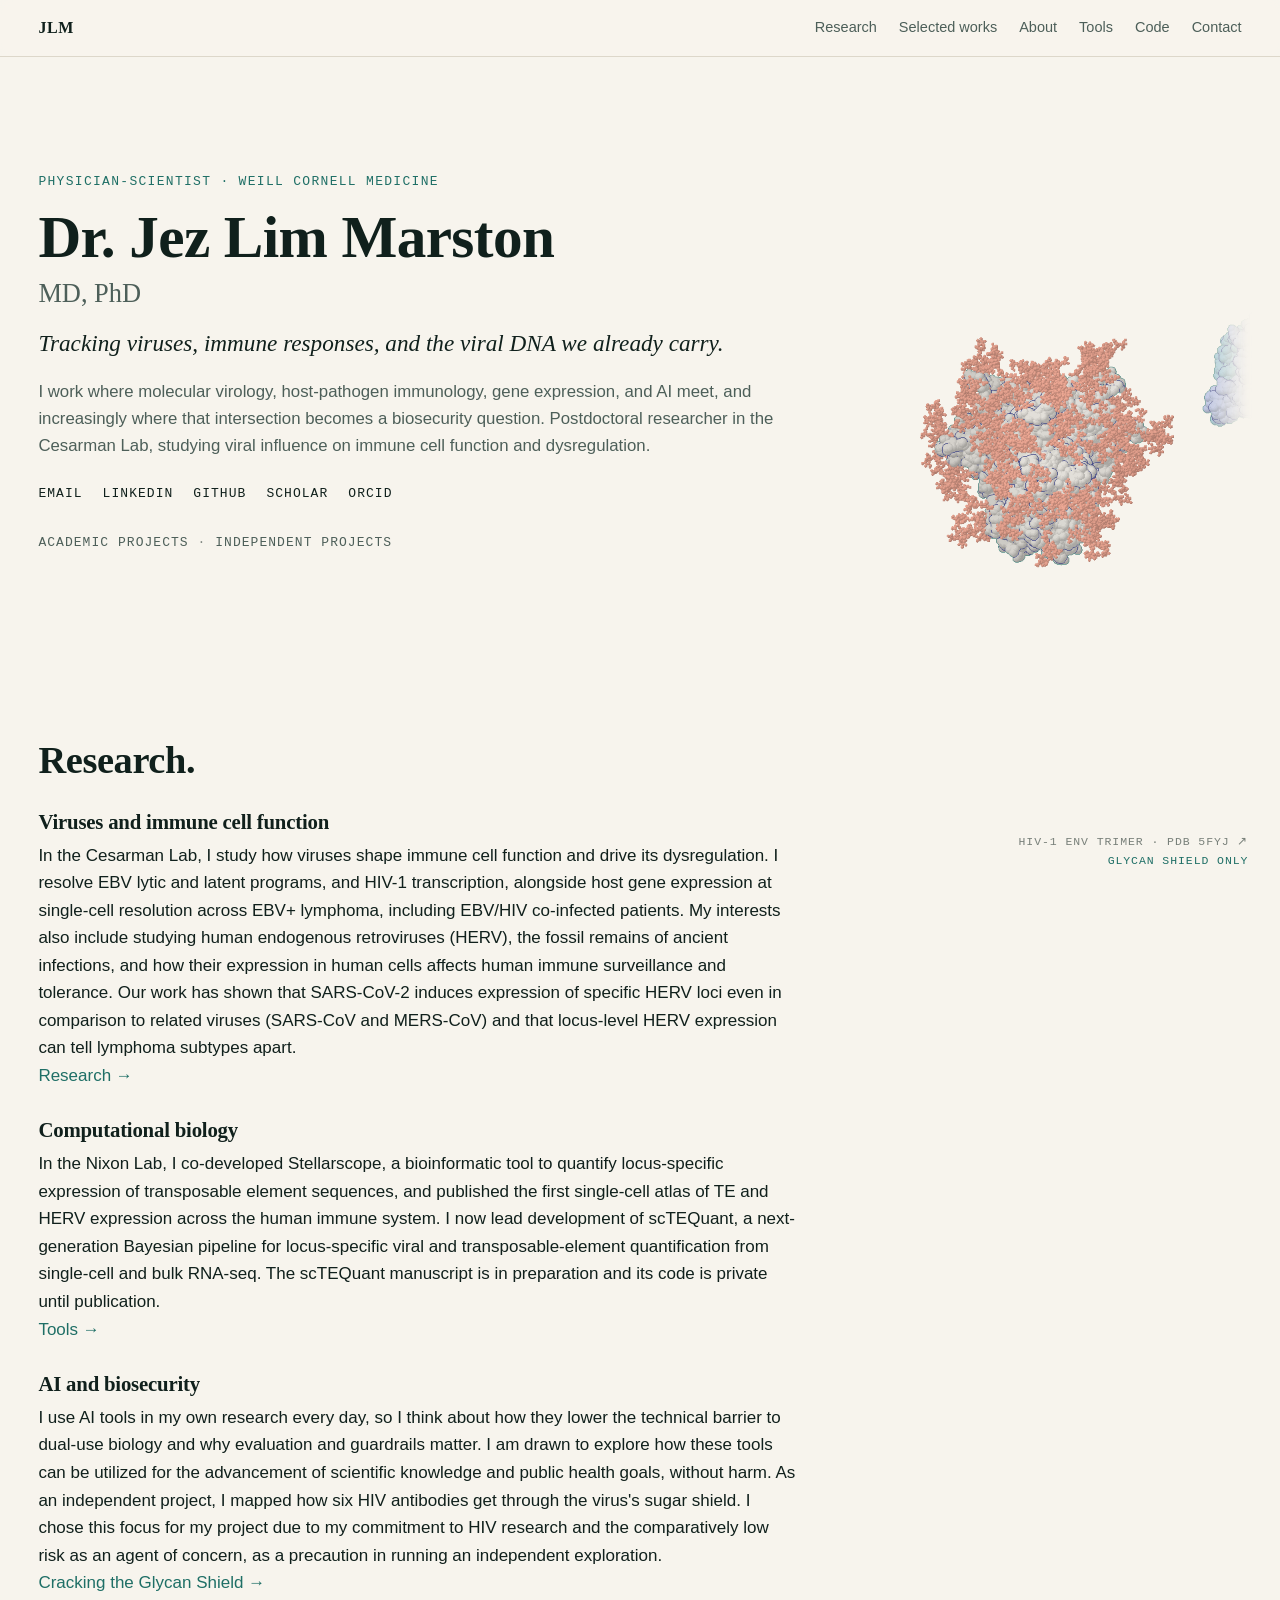
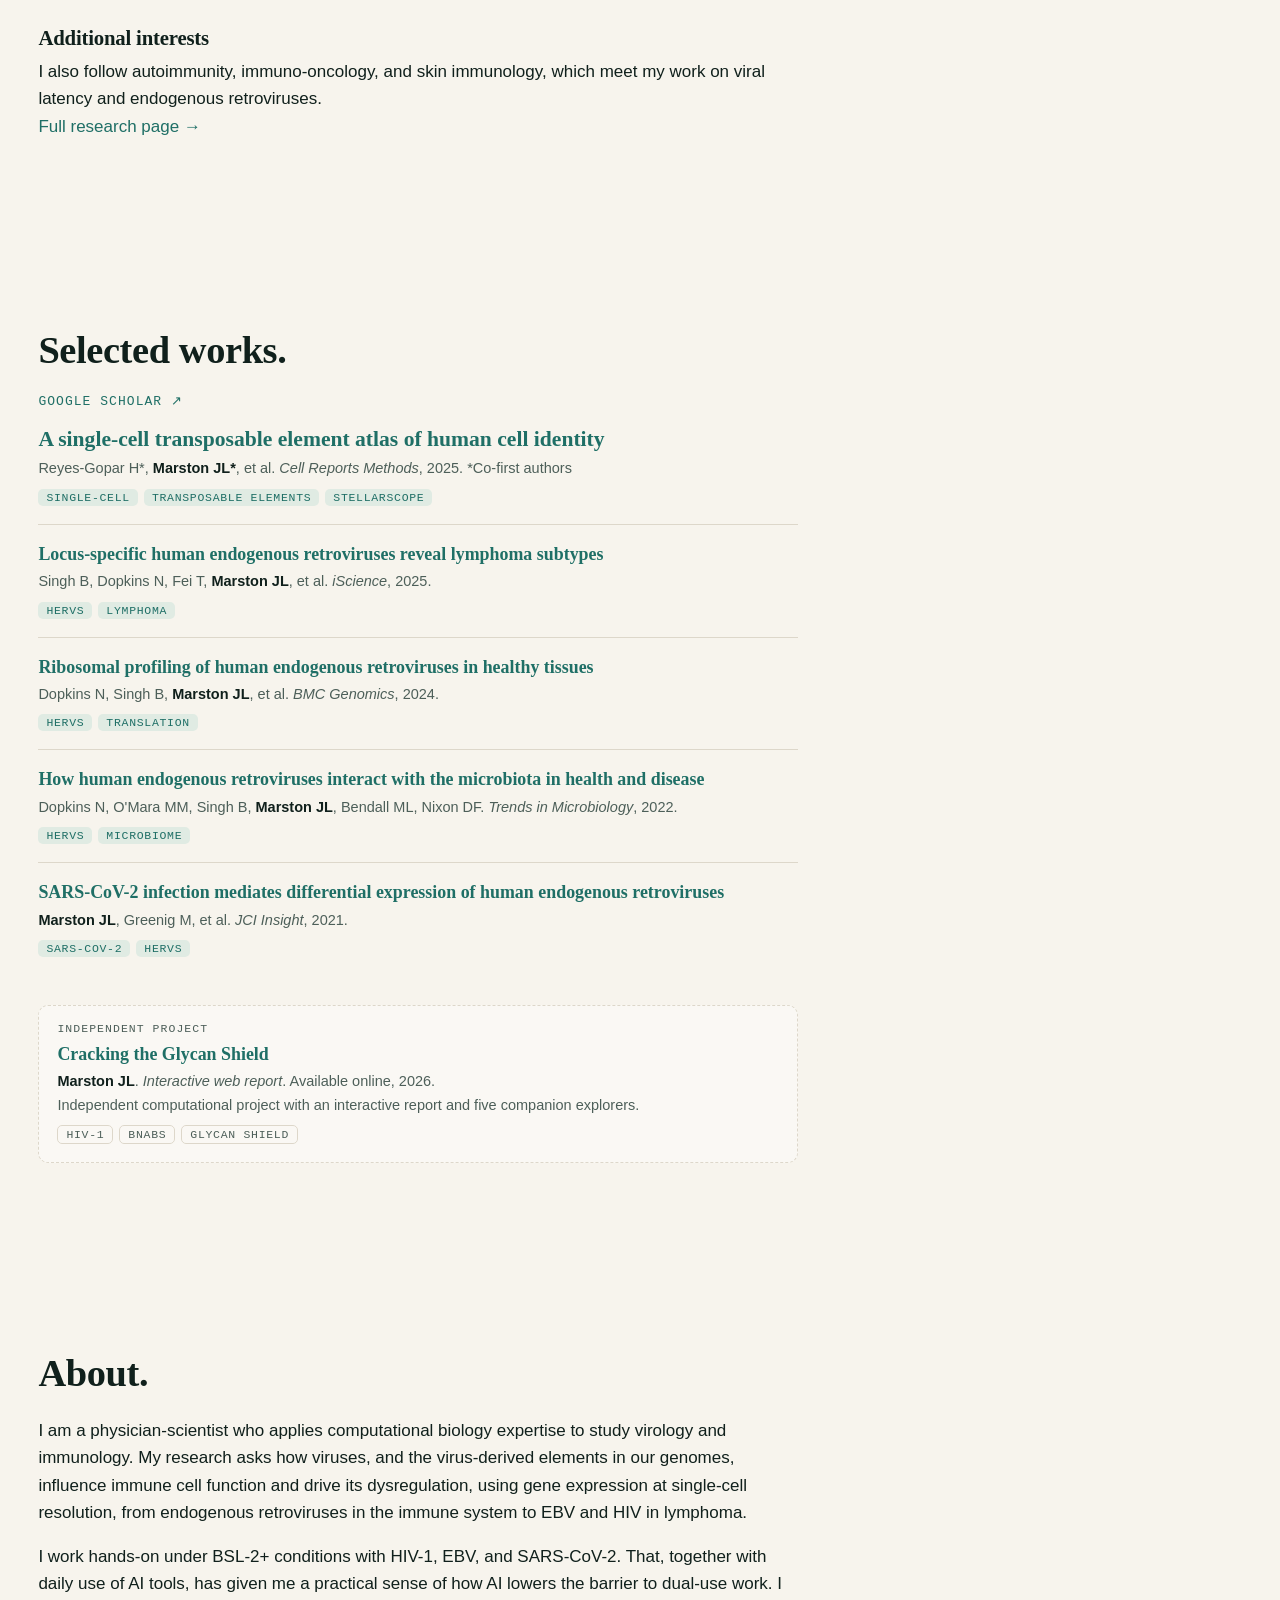
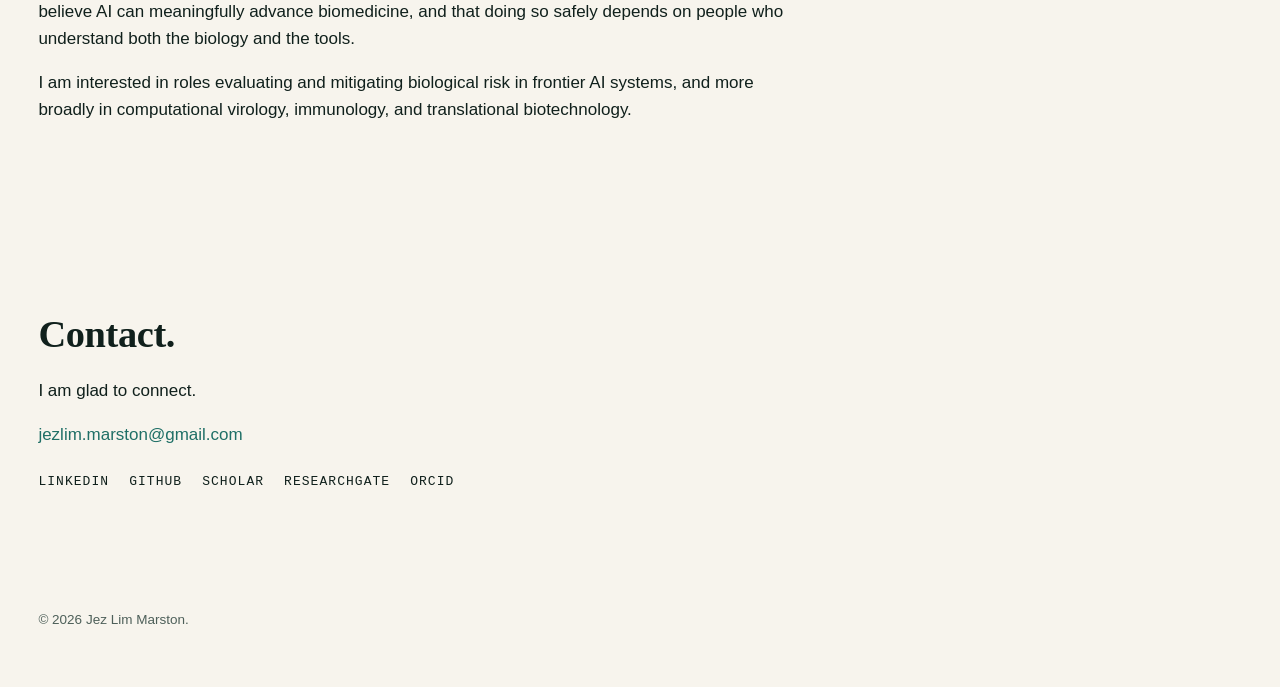
==== commit b62b8cb5: "Rename to Additional interests and match paragraph style Co-Authored-By: Claude Sonnet 5.5 <noreply@" ====
--- a/index.html
+++ b/index.html
@@ -150,8 +150,8 @@
     <p>In the Nixon Lab, I co-developed Stellarscope, a bioinformatic tool to quantify locus-specific expression of transposable element sequences, and published the first single-cell atlas of TE and HERV expression across the human immune system. I now lead development of scTEQuant, a next-generation Bayesian pipeline for locus-specific viral and transposable-element quantification from single-cell and bulk RNA-seq. The scTEQuant manuscript is in preparation and its code is private until publication.<br><a href="tools.html">Tools &rarr;</a></p>
     <h3>AI and biosecurity</h3>
     <p>I use AI tools in my own research every day, so I think about how they lower the technical barrier to dual-use biology and why evaluation and guardrails matter. I am drawn to explore how these tools can be utilized for the advancement of scientific knowledge and public health goals, without harm. As an independent project, I mapped how six HIV antibodies get through the virus's sugar shield. I chose this focus for my project due to my commitment to HIV research and the comparatively low risk as an agent of concern, as a precaution in running an independent exploration.<br><a href="hiv-bnab/index.html">Cracking the Glycan Shield &rarr;</a></p>
-    <h3>Additional topics</h3>
-    <p class="lede">I also follow autoimmunity, immuno-oncology, and skin immunology, which meet my work on viral latency and endogenous retroviruses.<br><a href="research.html">Full research page &rarr;</a></p>
+    <h3>Additional interests</h3>
+    <p>I also follow autoimmunity, immuno-oncology, and skin immunology, which meet my work on viral latency and endogenous retroviruses.<br><a href="research.html">Full research page &rarr;</a></p>
   </div>
 </section>
 
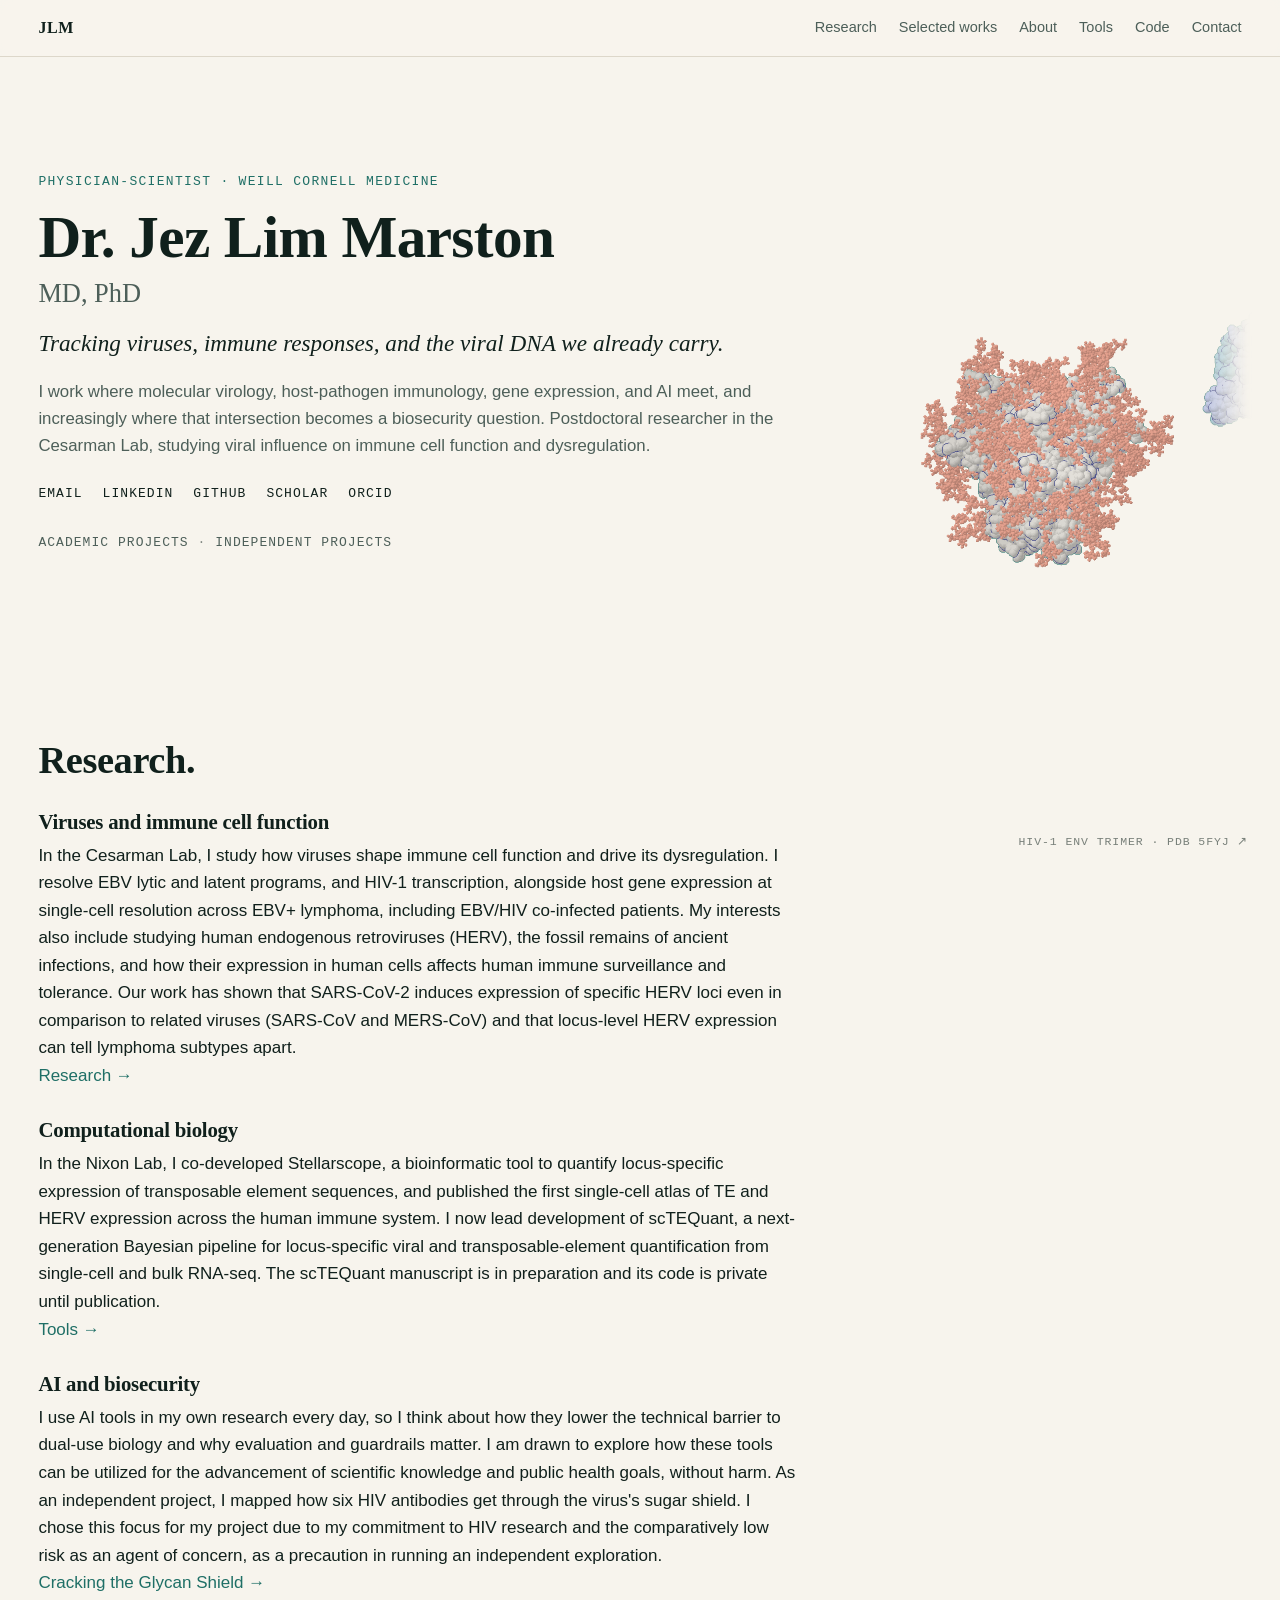
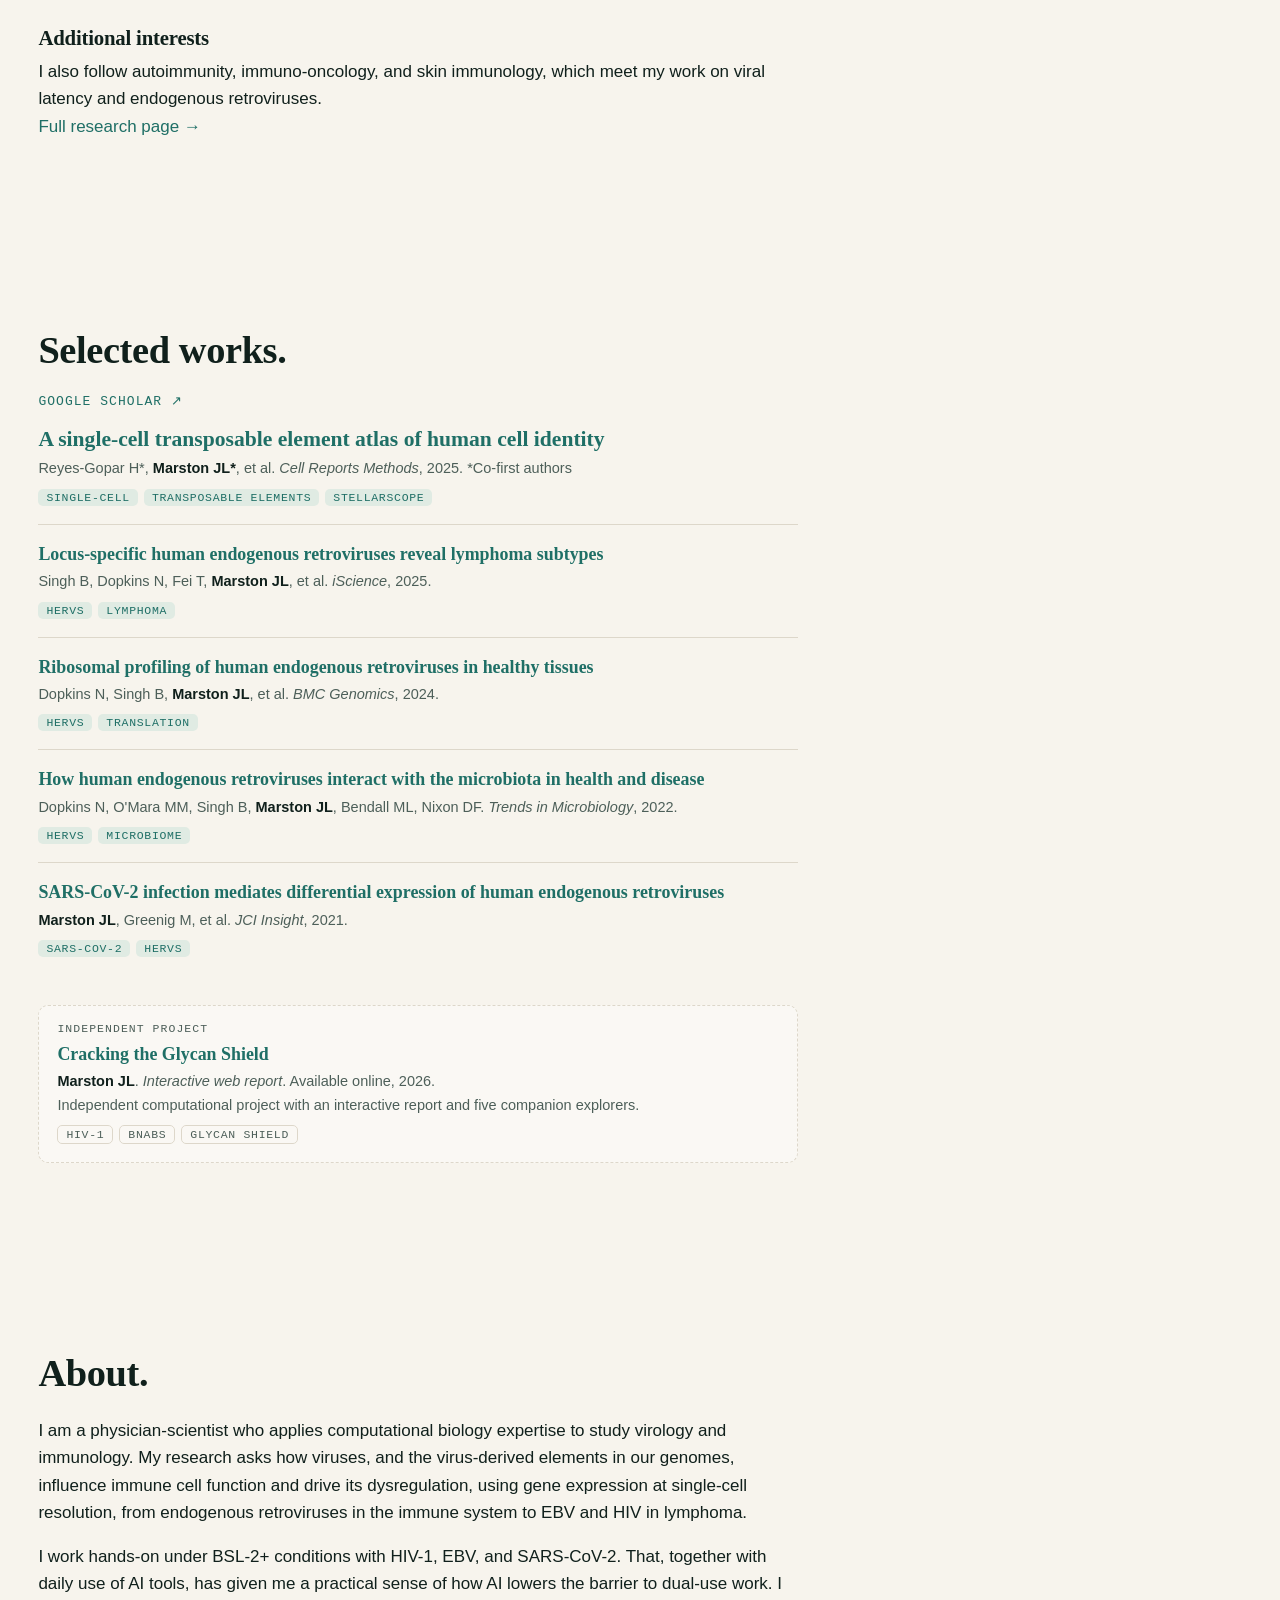
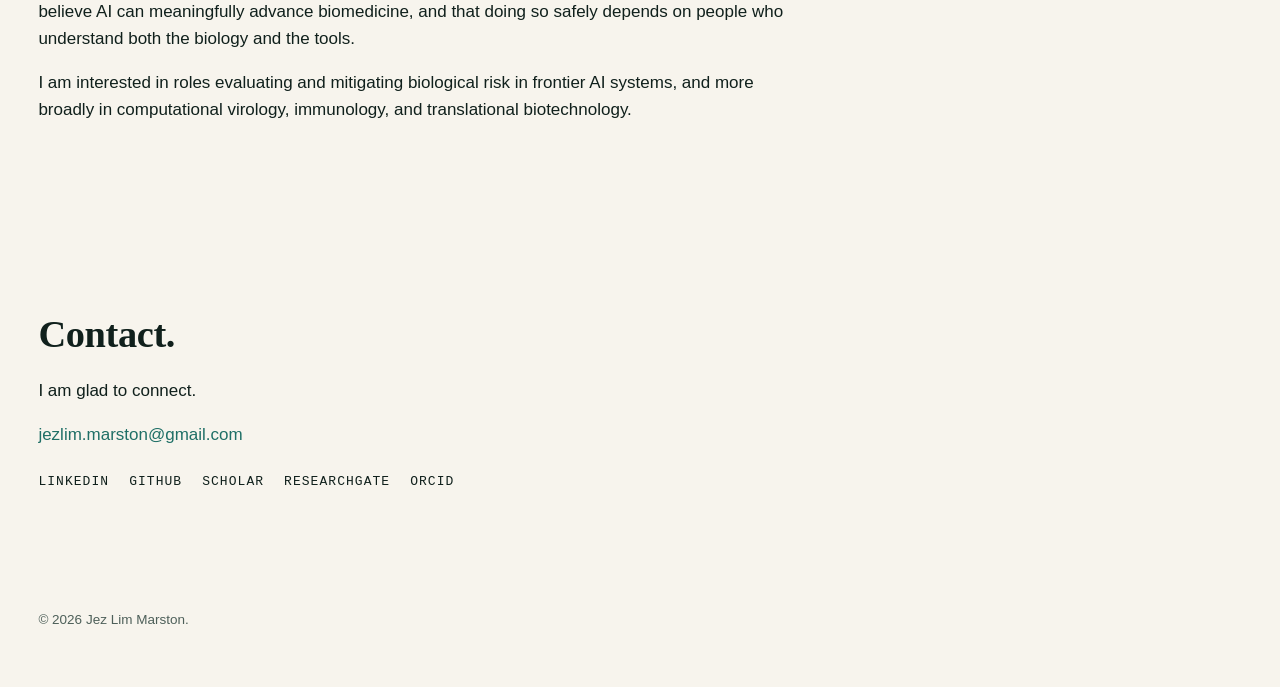
==== commit 830f8ae8: "Mobile: model under Independent project, swipe to turn; match Research interests paragraph Co-Author" ====
--- a/index.html
+++ b/index.html
@@ -32,6 +32,7 @@
   .env-fig.ready .status{display:none}
   .env-fig.unsupported .status::after{content:" (needs a current browser)"}
   .env-cap{position:absolute;right:6px;bottom:6px;text-align:right;font:11.5px/1.6 var(--mono);letter-spacing:.08em;text-transform:uppercase;color:rgba(16,32,28,.55);pointer-events:auto}
+  .env-hint{display:none;position:absolute;left:6px;top:4px;font:11px var(--mono);letter-spacing:.1em;text-transform:uppercase;color:rgba(16,32,28,.4)}
   .env-cap a{color:inherit}
   .env-cap a:hover{color:var(--accent);text-decoration:none}
   .env-cap .fab{display:block;color:var(--accent);transition:opacity .25s}
@@ -84,8 +85,11 @@
 
   /* narrower screens: viewer becomes a soft backdrop */
   @media (max-width:900px){
-    .env-fig{top:56px;left:0;right:0;width:100%;height:calc(100vh - 56px);opacity:.3}
-    .env-cap{display:none}
+    /* small screens: the model sits under the Independent project box, swipe to turn it */
+    .env-fig{position:relative;top:auto;left:auto;right:auto;width:100%;height:320px;margin:18px 0 0;pointer-events:auto}
+    .env-fig canvas{touch-action:pan-y;cursor:grab}
+    .env-cap{left:6px;right:auto;text-align:left}
+    .env-hint{display:block}
     .col{max-width:620px}
     section{padding:9vh 0 8vh}
     body{font-size:16.5px}
@@ -115,6 +119,7 @@
 <figure class="env-fig" id="envFig" aria-label="3D model of the HIV-1 Env trimer (PDB 5FYJ) that rotates as you scroll, with a bound antibody Fab that changes by section">
   <canvas id="envCanvas"></canvas>
   <div class="status">Loading structure&hellip;</div>
+  <div class="env-hint">Swipe to turn</div>
   <figcaption class="env-cap">
     <a href="https://www.rcsb.org/structure/5FYJ" target="_blank" rel="noopener">HIV-1 Env trimer &middot; PDB 5FYJ &nearr;</a>
     <span class="fab" id="envFab">Glycan shield only</span>
@@ -193,6 +198,7 @@
       <span class="a">Independent computational project with an interactive report and five companion explorers.</span>
       <span class="k"><span>HIV-1</span><span>bnAbs</span><span>Glycan shield</span></span>
     </div>
+    <div id="envMount"></div>
   </div>
 </section>
 
@@ -225,8 +231,31 @@
 <footer>&copy; <span id="yr"></span> Jez Lim Marston.</footer>
 
 <noscript><style>.env-fig{display:none}</style></noscript>
-<script src="assets/env-5fyj-data.js?v=10"></script>
-<script src="assets/env-viewer.js?v=10"></script>
+<script>
+/* small screens: no scroll-driven backdrop; the model sits in #envMount, drifts slowly and turns with a swipe */
+(function(){
+  var mq=window.matchMedia('(max-width:900px)'),fig=document.getElementById('envFig'),mount=document.getElementById('envMount'),
+      home=fig.parentNode,next=fig.nextSibling,drag=0,auto=0,down=false,lastX=0,vis=true,
+      still=window.matchMedia('(prefers-reduced-motion:reduce)').matches;
+  window.EnvYaw=function(dt){
+    if(!mq.matches)return window.scrollY*0.0016;
+    if(vis&&!down&&!still)auto+=dt*0.25;
+    return auto+drag;
+  };
+  function place(){
+    if(mq.matches){mount.appendChild(fig)}else{home.insertBefore(fig,next)}
+  }
+  if(mq.addEventListener)mq.addEventListener('change',place);else mq.addListener(place);
+  place();
+  if('IntersectionObserver' in window)new IntersectionObserver(function(es){vis=es[0].isIntersecting},{rootMargin:'100px'}).observe(fig);
+  var cv=document.getElementById('envCanvas');
+  cv.addEventListener('pointerdown',function(e){if(!mq.matches)return;down=true;lastX=e.clientX;try{cv.setPointerCapture(e.pointerId)}catch(_){}});
+  cv.addEventListener('pointermove',function(e){if(!down)return;drag+=(e.clientX-lastX)*0.012;lastX=e.clientX});
+  ['pointerup','pointercancel'].forEach(function(t){cv.addEventListener(t,function(){down=false})});
+})();
+</script>
+<script src="assets/env-5fyj-data.js?v=11"></script>
+<script src="assets/env-viewer.js?v=11"></script>
 <script>
 (function(){
   document.getElementById('yr').textContent=new Date().getFullYear();
@@ -257,7 +286,9 @@
     start=research.getBoundingClientRect().top+window.scrollY;
     end=document.documentElement.scrollHeight-window.innerHeight*0.5;
   }
+  var mqS=window.matchMedia('(max-width:900px)');
   function update(){
+    if(mqS.matches){setFab(0);return}
     var mid=window.scrollY+window.innerHeight*0.5;
     if(mid<start){setFab(-1);return}
     var p=(mid-start)/Math.max(1,end-start);
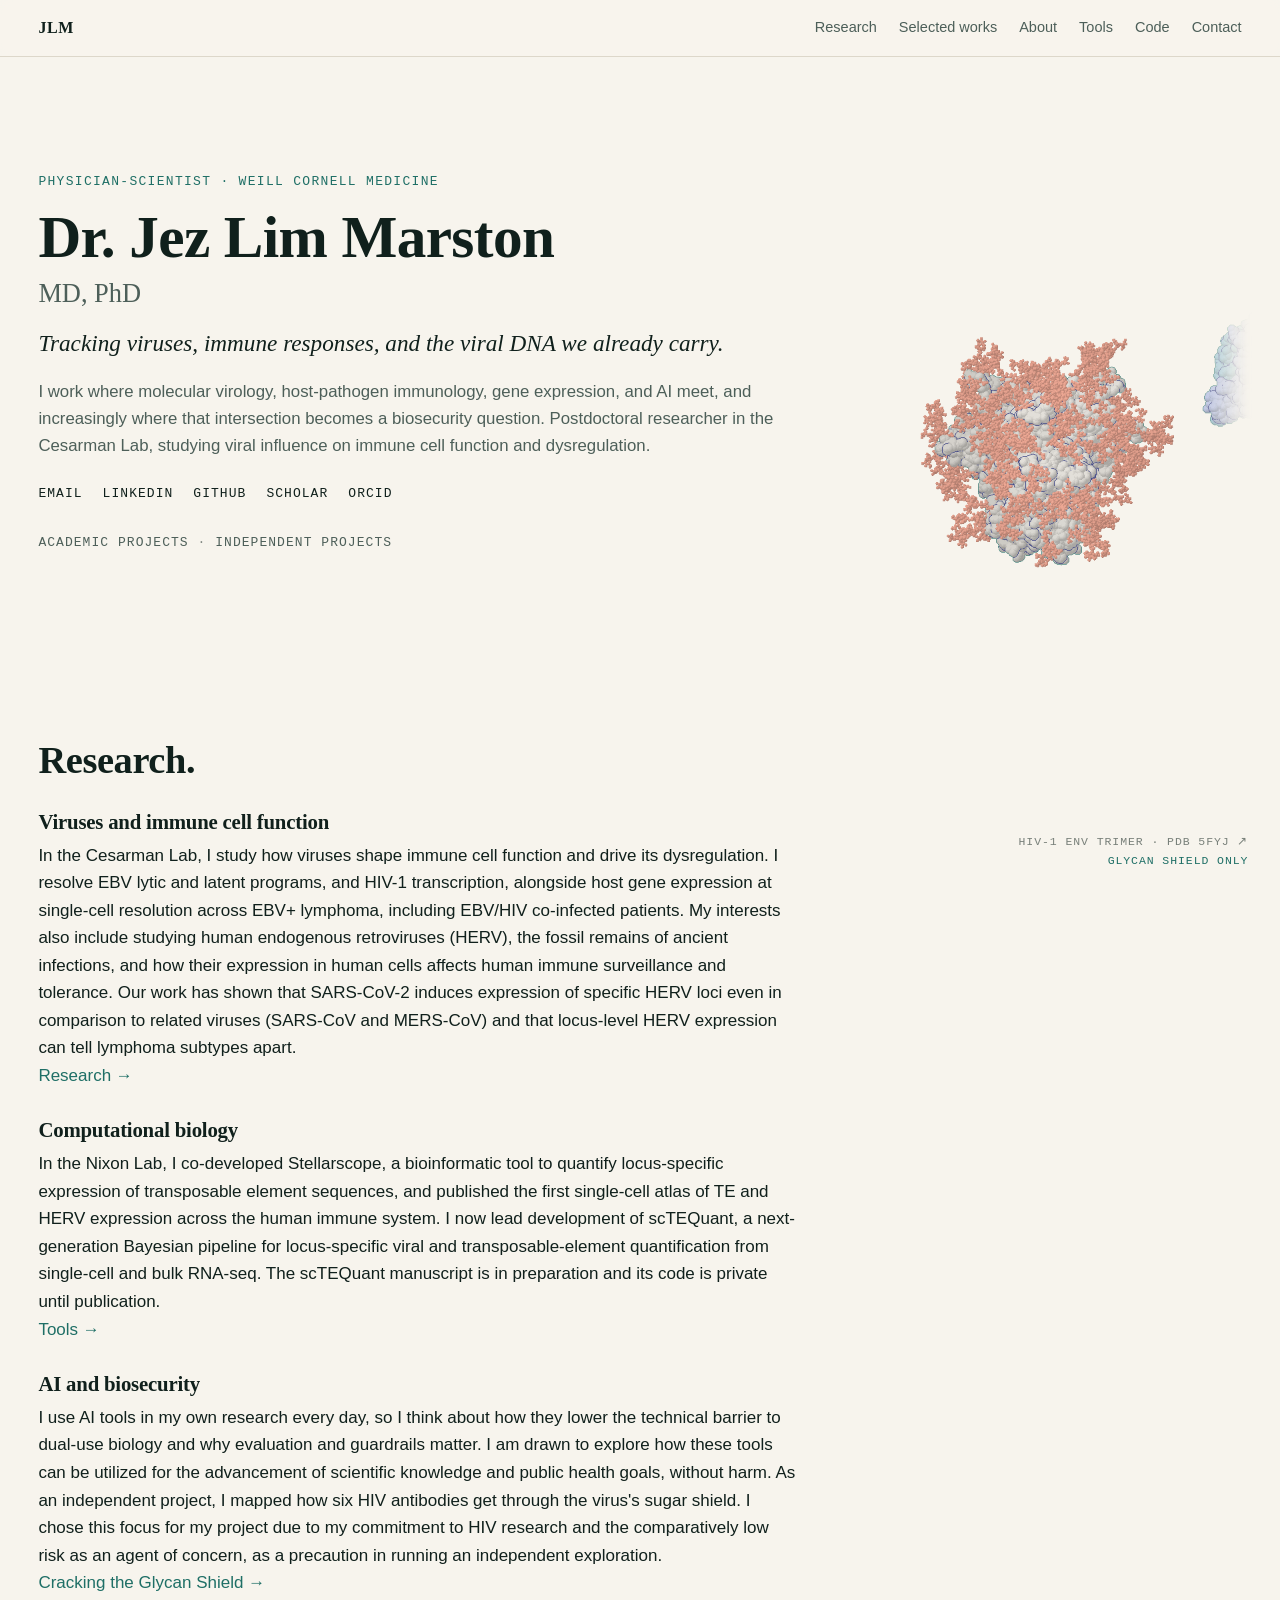
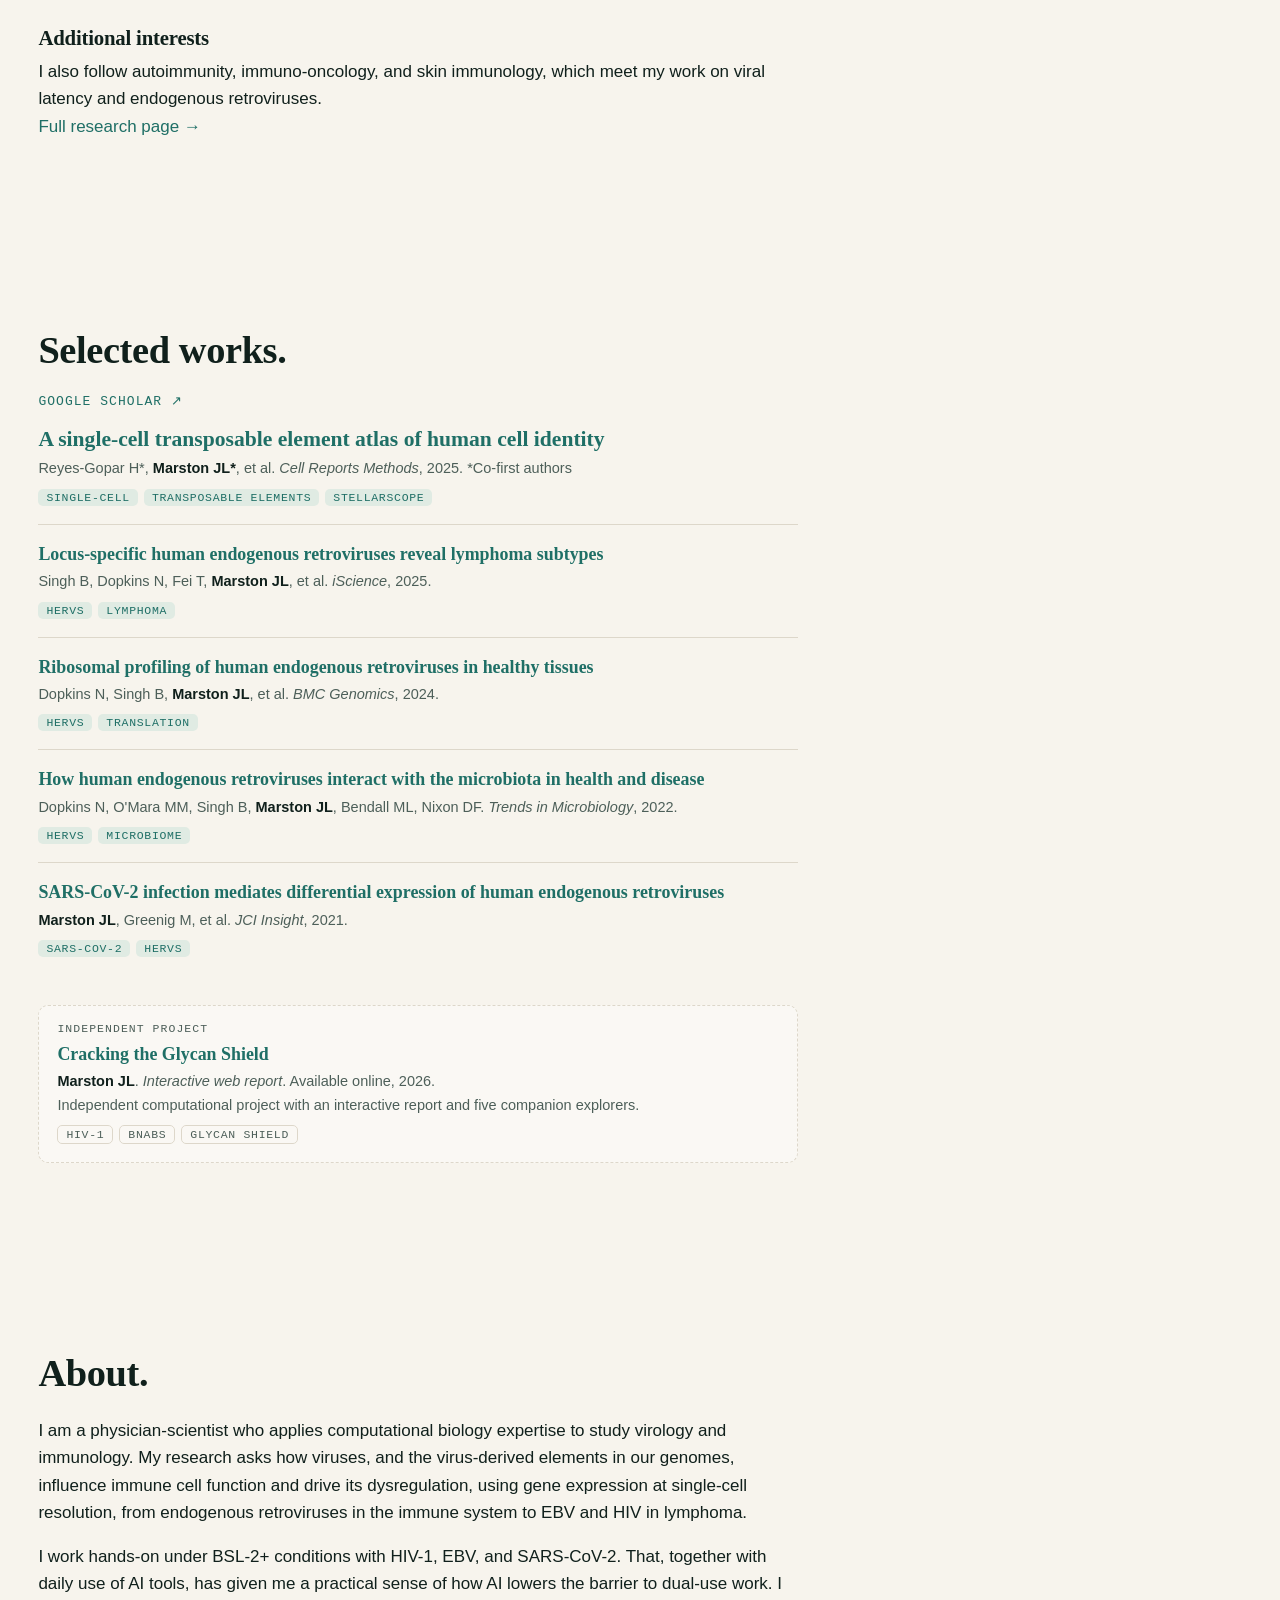
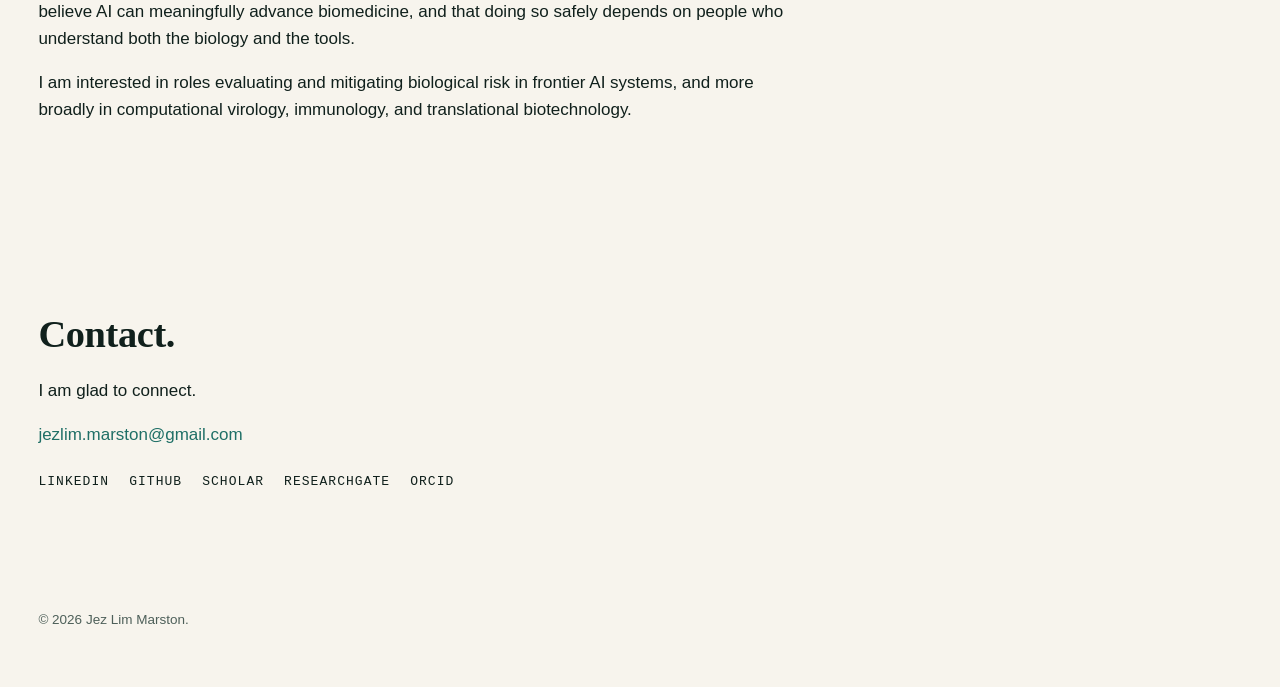
==== commit c3502623: "Mobile: Hide Fab and Next Fab buttons Co-Authored-By: Claude Sonnet 5.5 <noreply@anthropic.com>" ====
--- a/index.html
+++ b/index.html
@@ -32,6 +32,8 @@
   .env-fig.ready .status{display:none}
   .env-fig.unsupported .status::after{content:" (needs a current browser)"}
   .env-cap{position:absolute;right:6px;bottom:6px;text-align:right;font:11.5px/1.6 var(--mono);letter-spacing:.08em;text-transform:uppercase;color:rgba(16,32,28,.55);pointer-events:auto}
+  .env-btns{display:none;position:absolute;right:6px;top:0;z-index:2;gap:6px}
+  .env-tog{font:11px var(--mono);letter-spacing:.1em;text-transform:uppercase;color:var(--accent);background:transparent;border:1px solid var(--line);border-radius:5px;padding:4px 9px;cursor:pointer}
   .env-hint{display:none;position:absolute;left:6px;top:4px;font:11px var(--mono);letter-spacing:.1em;text-transform:uppercase;color:rgba(16,32,28,.4)}
   .env-cap a{color:inherit}
   .env-cap a:hover{color:var(--accent);text-decoration:none}
@@ -90,6 +92,7 @@
     .env-fig canvas{touch-action:pan-y;cursor:grab}
     .env-cap{left:6px;right:auto;text-align:left}
     .env-hint{display:block}
+    .env-btns{display:flex}
     .col{max-width:620px}
     section{padding:9vh 0 8vh}
     body{font-size:16.5px}
@@ -120,6 +123,7 @@
   <canvas id="envCanvas"></canvas>
   <div class="status">Loading structure&hellip;</div>
   <div class="env-hint">Swipe to turn</div>
+  <div class="env-btns"><button type="button" class="env-tog" id="envNext">Next Fab</button><button type="button" class="env-tog" id="envTog" aria-pressed="false">Hide Fab</button></div>
   <figcaption class="env-cap">
     <a href="https://www.rcsb.org/structure/5FYJ" target="_blank" rel="noopener">HIV-1 Env trimer &middot; PDB 5FYJ &nearr;</a>
     <span class="fab" id="envFab">Glycan shield only</span>
@@ -286,14 +290,16 @@
     start=research.getBoundingClientRect().top+window.scrollY;
     end=document.documentElement.scrollHeight-window.innerHeight*0.5;
   }
-  var mqS=window.matchMedia('(max-width:900px)');
+  var mqS=window.matchMedia('(max-width:900px)'),fabOff=false,fabIdx=0,nxt=document.getElementById('envNext'),tog=document.getElementById('envTog');
+  tog.addEventListener('click',function(){fabOff=!fabOff;tog.textContent=fabOff?'Show Fab':'Hide Fab';tog.setAttribute('aria-pressed',fabOff);update()});
   function update(){
-    if(mqS.matches){setFab(0);return}
+    if(mqS.matches){setFab(fabOff?-1:fabIdx);return}
     var mid=window.scrollY+window.innerHeight*0.5;
     if(mid<start){setFab(-1);return}
     var p=(mid-start)/Math.max(1,end-start);
     setFab(Math.min(FABS.length-1,Math.floor(p*FABS.length)));
   }
+  nxt.addEventListener('click',function(){fabIdx=(fabIdx+1)%FABS.length;if(fabOff){fabOff=false;tog.textContent='Hide Fab';tog.setAttribute('aria-pressed',false)}update()});
   window.addEventListener('scroll',update,{passive:true});
   window.addEventListener('resize',function(){measure();update()});
   window.addEventListener('load',function(){measure();update()});
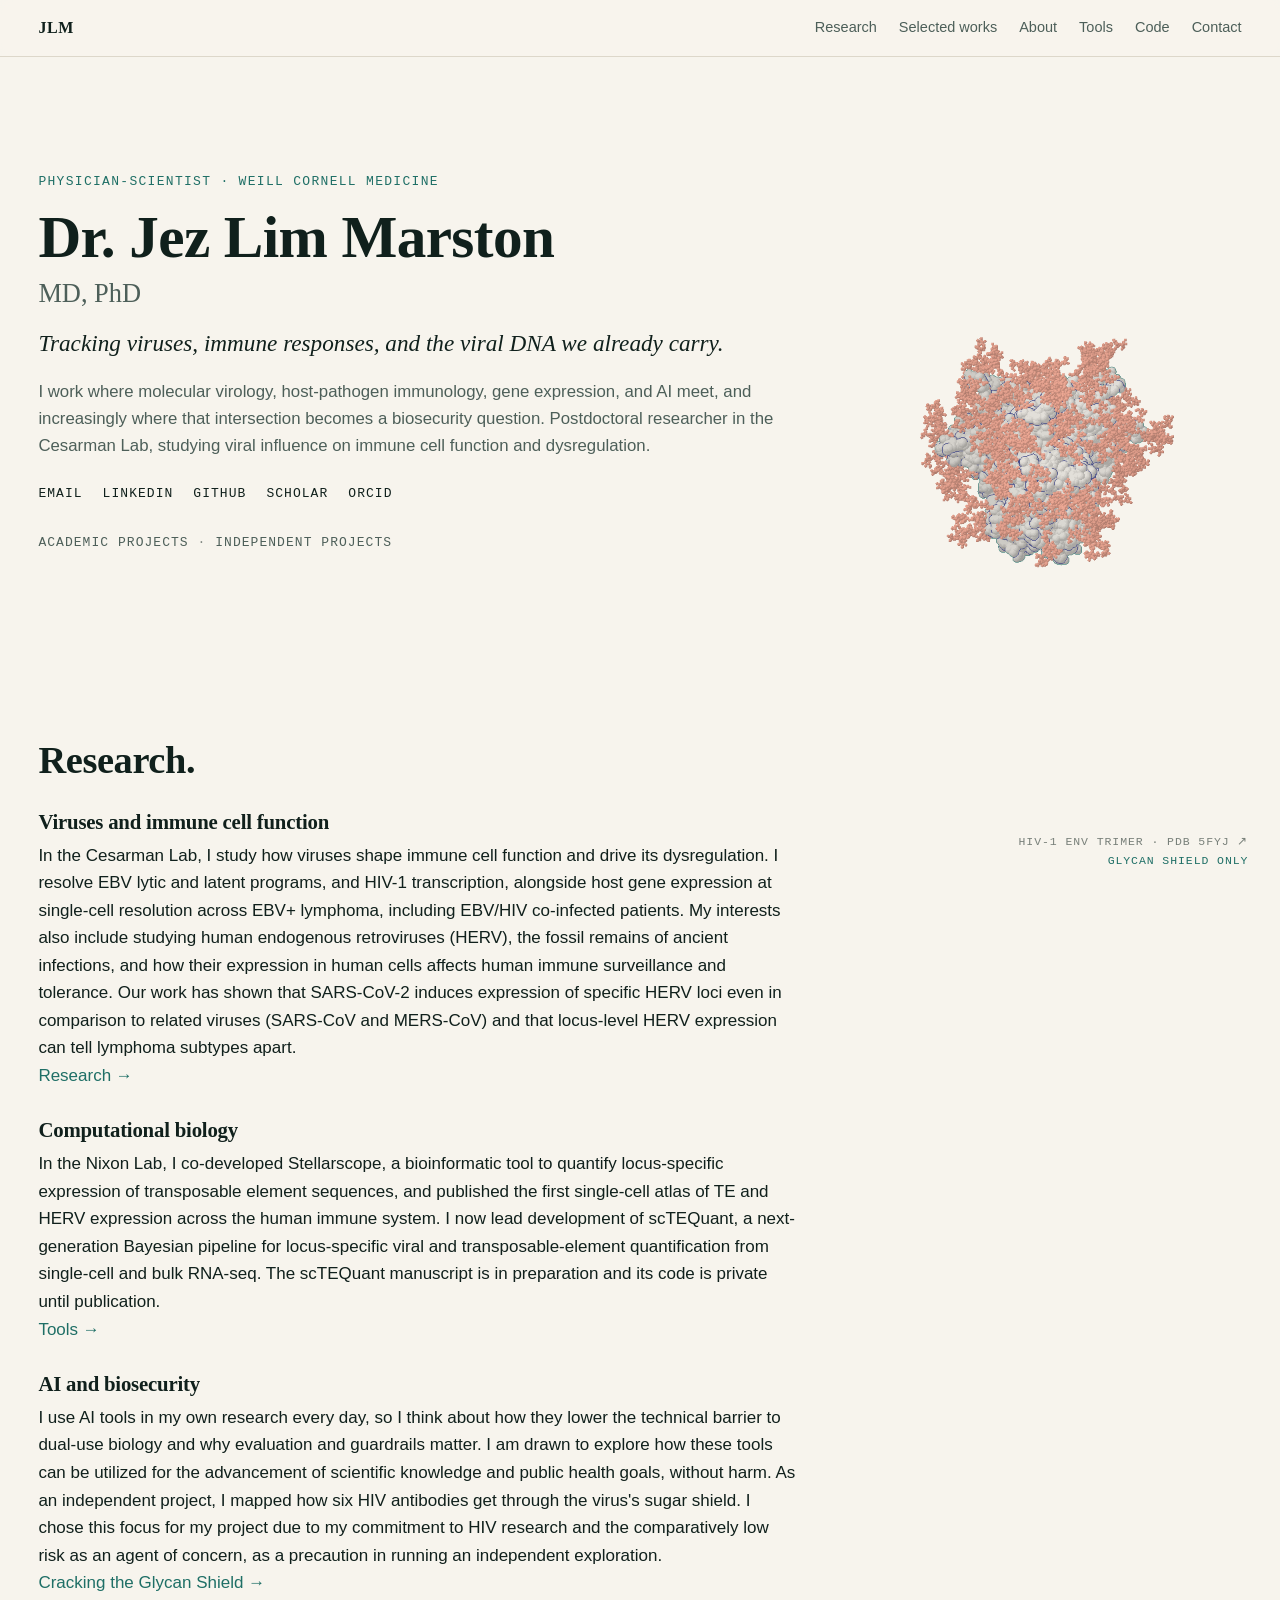
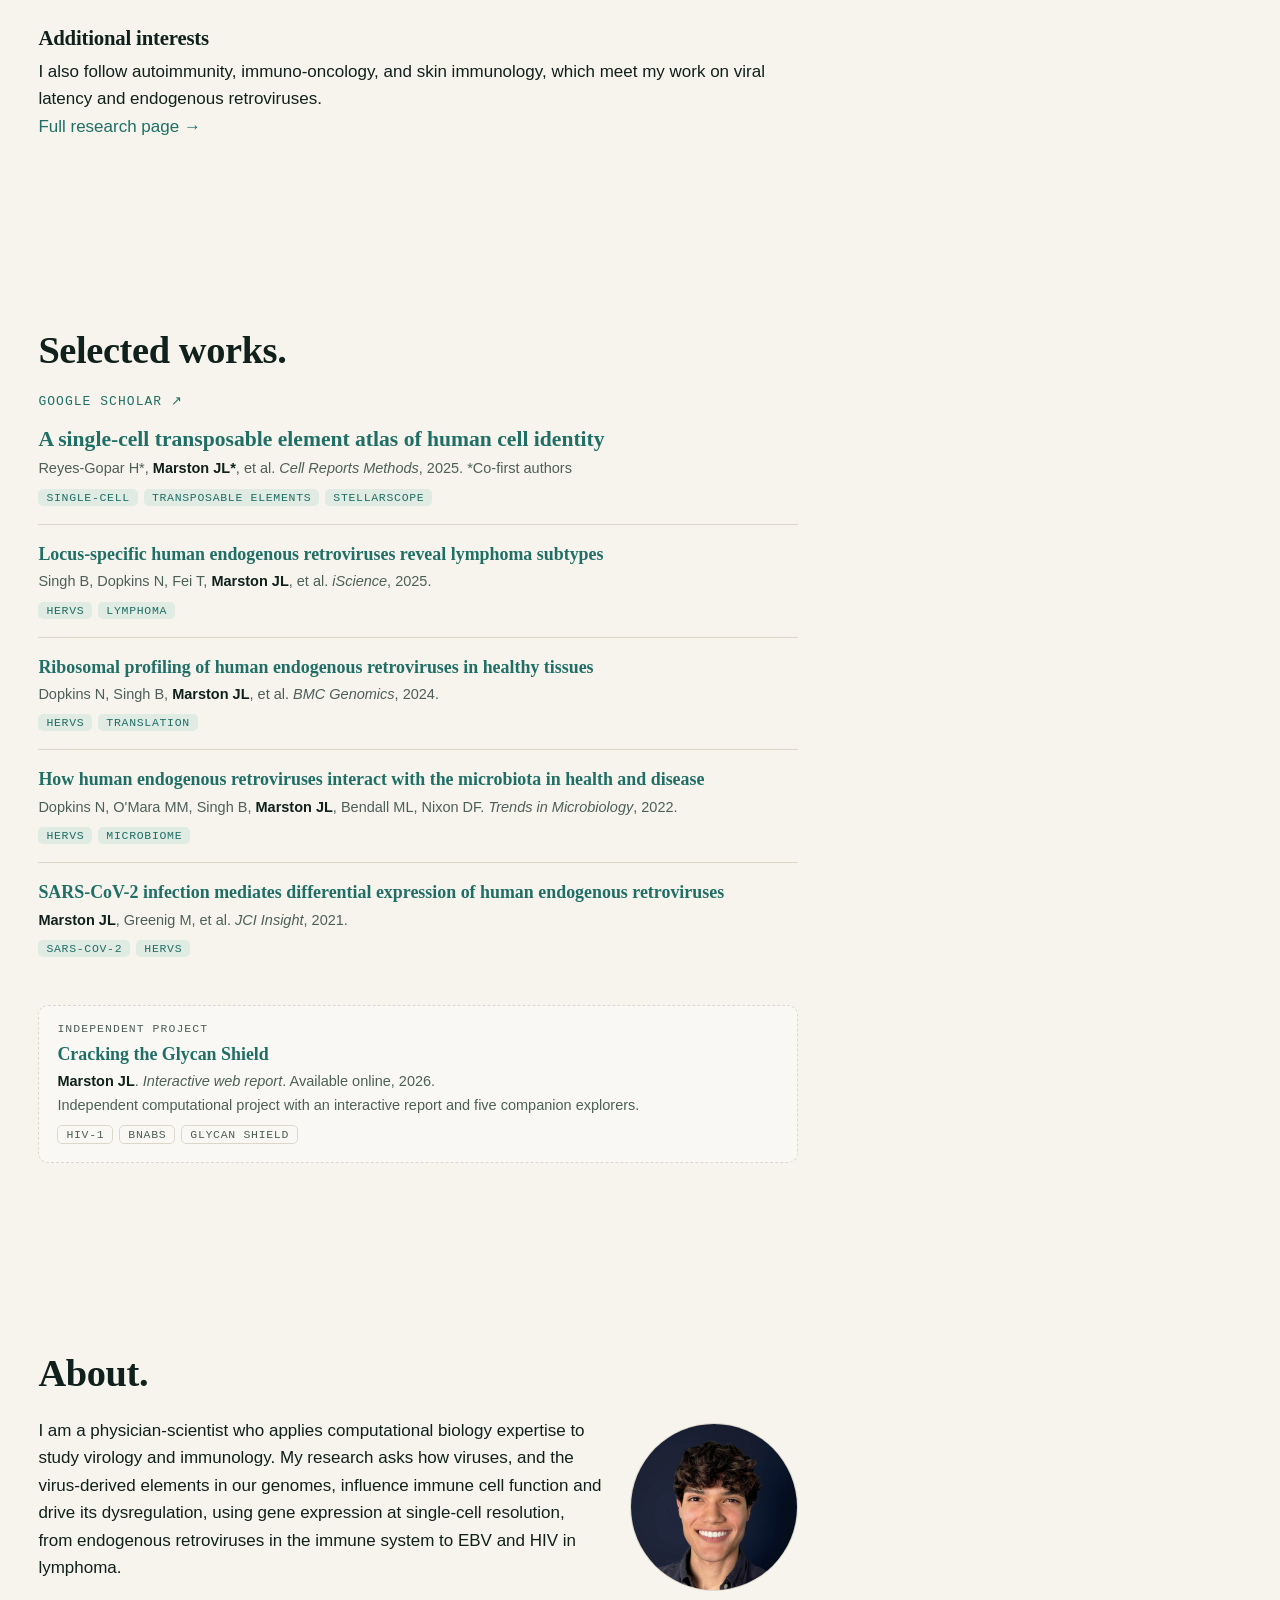
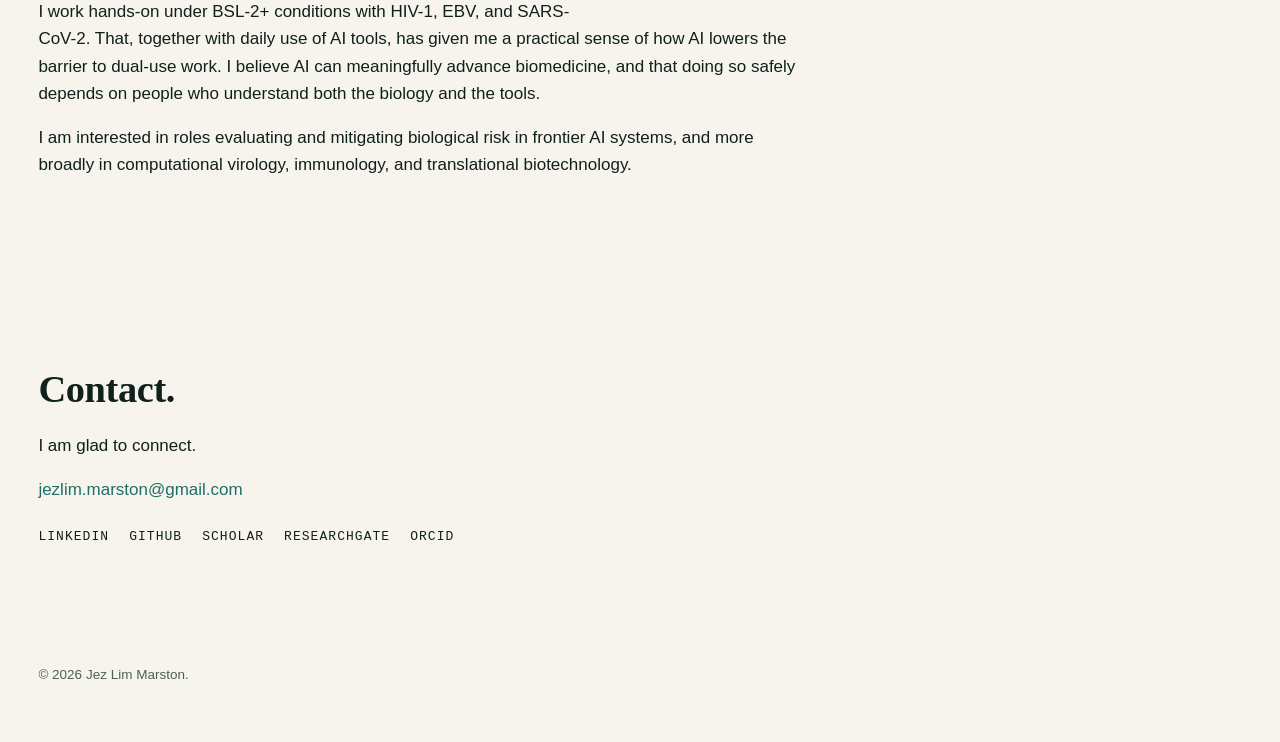
==== commit 72a24667: "Add headshot to About section Circular portrait floated beside the About text on desktop, stacked ab" ====
--- a/index.html
+++ b/index.html
@@ -83,6 +83,7 @@
   .indep .lbl{display:block;font:500 11.5px var(--mono);letter-spacing:.09em;text-transform:uppercase;color:var(--muted);margin-bottom:8px}
   .indep .k span{background:transparent;border:1px solid var(--line);color:var(--muted)}
 
+  .portrait{float:right;width:168px;height:168px;border-radius:50%;object-fit:cover;margin:6px 0 14px 28px;border:1px solid var(--line)}
   footer{position:relative;z-index:1;padding:30px max(24px,3vw) 50px;color:var(--muted);font-size:13.5px}
 
   /* narrower screens: viewer becomes a soft backdrop */
@@ -100,6 +101,7 @@
     .top a.hide-sm{display:none}
   }
   .top a .sm{display:none}
+  @media (max-width:560px){.portrait{float:none;display:block;width:128px;height:128px;margin:2px 0 18px}}
   @media (max-width:560px){.top .in{flex-wrap:nowrap;gap:15px}.top a{font-size:14px}.top a .lg{display:none}.top a .sm{display:inline}}
   @media (max-width:400px){.top .in{gap:11px;padding:0 16px}.top a{font-size:13px}.top .brand{font-size:15px}}
   @media (prefers-reduced-motion:reduce){html{scroll-behavior:auto}}
@@ -209,6 +211,7 @@
 <section id="about" data-fab="o22" data-label="35O22 Fab &middot; gp120-gp41 interface">
   <div class="col">
     <h2>About.</h2>
+    <img class="portrait" src="assets/headshot.jpg" width="168" height="168" alt="Portrait of Dr. Jez Lim Marston">
     <p>I am a physician-scientist who applies computational biology expertise to study virology and immunology. My research asks how viruses, and the virus-derived elements in our genomes, influence immune cell function and drive its dysregulation, using gene expression at single-cell resolution, from endogenous retroviruses in the immune system to EBV and HIV in lymphoma.</p>
     <p>I work hands-on under BSL-2+ conditions with HIV-1, EBV, and SARS-CoV-2. That, together with daily use of AI tools, has given me a practical sense of how AI lowers the barrier to dual-use work. I believe AI can meaningfully advance biomedicine, and that doing so safely depends on people who understand both the biology and the tools.</p>
     <p>I am interested in roles evaluating and mitigating biological risk in frontier AI systems, and more broadly in computational virology, immunology, and translational biotechnology.</p>
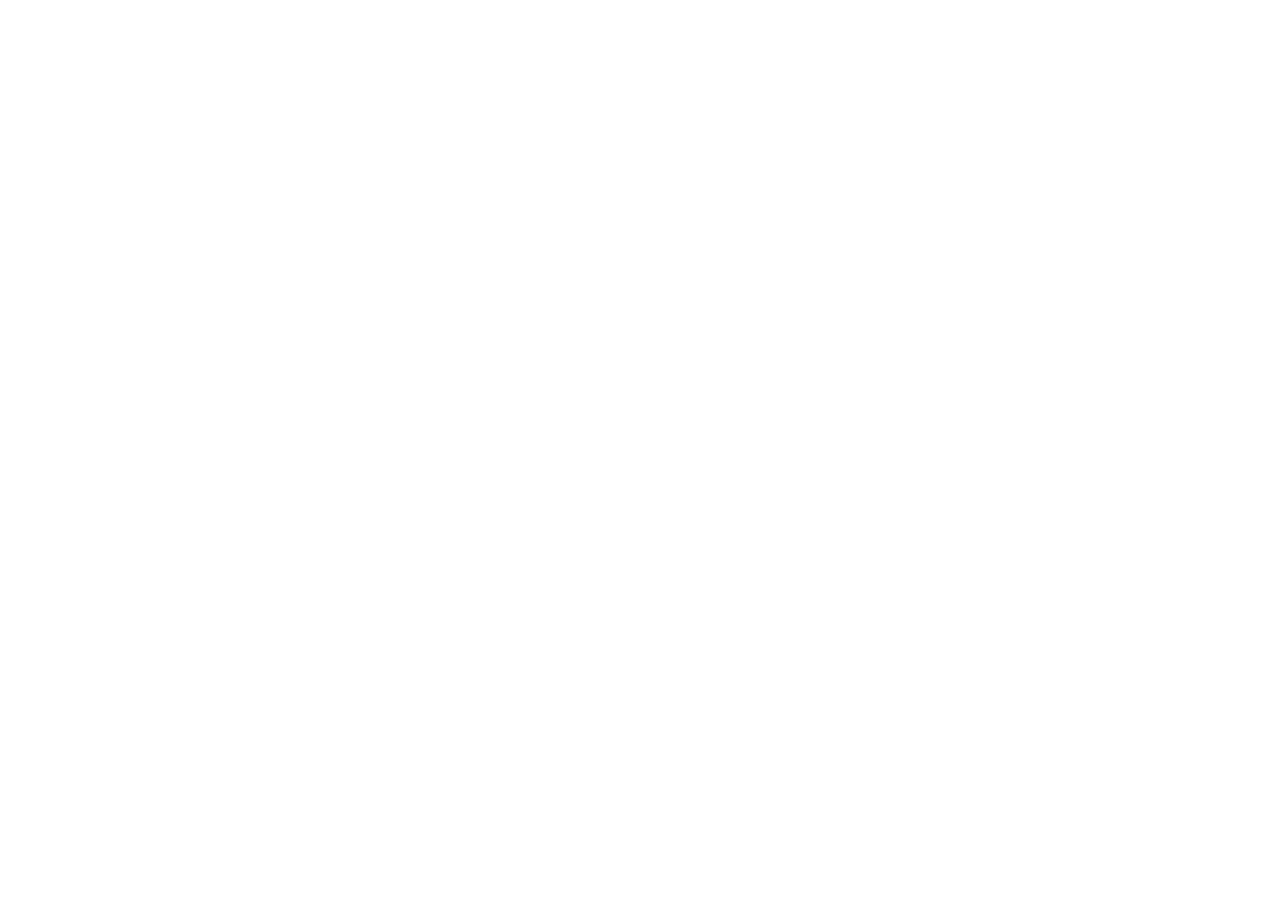
==== commit a87a3509: "Redirect to jezmarston.com Co-Authored-By: Claude Sonnet 5.5 <noreply@anthropic.com>" ====
--- a/index.html
+++ b/index.html
@@ -1,313 +1,8 @@
-<!DOCTYPE html>
-<html lang="en">
-<head>
-<meta charset="utf-8">
-<meta name="viewport" content="width=device-width, initial-scale=1">
-<title>Jez Lim Marston, MD, PhD | Virologist &amp; Computational Biologist</title>
-<meta name="description" content="Jez Lim Marston, MD, PhD. Physician-scientist working on viral genomics, endogenous retroviruses, single-cell computational biology, and the biosecurity of AI-enabled biology.">
-<style>
-  :root{
-    --paper:#f7f4ed;
-    --ink:#10201c;
-    --muted:#4d5f59;
-    --line:#ddd7ca;
-    --accent:#1f6f66;
-    --accent-soft:#e0ebe3;
-    --serif:"Newsreader","Iowan Old Style","Palatino Linotype",Palatino,Georgia,serif;
-    --sans:Inter,-apple-system,BlinkMacSystemFont,"Segoe UI",Roboto,Helvetica,Arial,sans-serif;
-    --mono:ui-monospace,SFMono-Regular,Menlo,Monaco,Consolas,monospace;
-  }
-  *{box-sizing:border-box}
-  html{scroll-behavior:smooth;scroll-padding-top:70px}
-  body{margin:0;background:var(--paper);color:var(--ink);font-family:var(--sans);font-size:17px;line-height:1.62;-webkit-font-smoothing:antialiased}
-  a{color:var(--accent);text-decoration:none}
-  a:hover{text-decoration:underline}
-  a:focus-visible{outline:2px solid var(--accent);outline-offset:3px;border-radius:3px}
-
-  /* fixed structure viewer (right) */
-  .env-fig{position:fixed;top:64px;right:2vw;width:33vw;height:calc(100vh - 88px);margin:0;z-index:0;pointer-events:none}
-  .env-fig canvas{position:absolute;inset:0;width:100%;height:100%;opacity:0;transition:opacity .8s}
-  .env-fig.ready canvas{opacity:1}
-  .env-fig .status{position:absolute;inset:0;display:grid;place-items:center;font:12px var(--mono);letter-spacing:.12em;text-transform:uppercase;color:rgba(16,32,28,.45)}
-  .env-fig.ready .status{display:none}
-  .env-fig.unsupported .status::after{content:" (needs a current browser)"}
-  .env-cap{position:absolute;right:6px;bottom:6px;text-align:right;font:11.5px/1.6 var(--mono);letter-spacing:.08em;text-transform:uppercase;color:rgba(16,32,28,.55);pointer-events:auto}
-  .env-btns{display:none;position:absolute;right:6px;top:0;z-index:2;gap:6px}
-  .env-tog{font:11px var(--mono);letter-spacing:.1em;text-transform:uppercase;color:var(--accent);background:transparent;border:1px solid var(--line);border-radius:5px;padding:4px 9px;cursor:pointer}
-  .env-hint{display:none;position:absolute;left:6px;top:4px;font:11px var(--mono);letter-spacing:.1em;text-transform:uppercase;color:rgba(16,32,28,.4)}
-  .env-cap a{color:inherit}
-  .env-cap a:hover{color:var(--accent);text-decoration:none}
-  .env-cap .fab{display:block;color:var(--accent);transition:opacity .25s}
-
-  /* top bar */
-  .top{position:sticky;top:0;z-index:20;background:rgba(247,244,237,.88);backdrop-filter:saturate(160%) blur(8px);border-bottom:1px solid var(--line)}
-  .top .in{display:flex;align-items:center;gap:22px;height:56px;padding:0 max(24px,3vw);flex-wrap:wrap;overflow:hidden}
-  .top .brand{font:700 16px var(--serif);letter-spacing:.04em;margin-right:auto;color:var(--ink)}
-  .top a{font-size:14.5px;font-weight:500;color:var(--muted)}
-  .top a:hover,.top a.on{color:var(--accent);text-decoration:none}
-
-  /* text column (left) */
-  main{position:relative;z-index:1;padding:0 max(24px,3vw)}
-  .col{max-width:min(760px,60vw)}
-  section{padding:11vh 0 10vh}
-  section#top{padding-top:13vh}
-  .col>:last-child{margin-bottom:0}
-  h1,h2,h3{font-family:var(--serif);font-weight:600;letter-spacing:-.01em;line-height:1.1;margin:0}
-  h1{font-size:clamp(2.5rem,5vw,3.7rem);margin-bottom:8px}
-  h2{font-size:clamp(1.9rem,3.2vw,2.4rem);margin-bottom:22px}
-  h3{font-size:1.3rem;margin:30px 0 8px}
-  .role{font:500 13px var(--mono);letter-spacing:.1em;text-transform:uppercase;color:var(--accent);margin:0 0 16px}
-  .cred{font:500 1.65rem/1.2 var(--serif);color:var(--muted);margin:0 0 18px}
-  .tag{font:italic 400 1.45rem/1.3 var(--serif);margin:0 0 20px}
-  p{margin:0 0 16px}
-  .lede{font-size:1.05rem;color:var(--muted)}
-  .contact-row{display:flex;gap:8px 20px;flex-wrap:wrap;margin-top:26px;font:500 13px var(--mono);letter-spacing:.08em;text-transform:uppercase}
-  .contact-row a{color:var(--ink)}
-  .contact-row a:hover{color:var(--accent);text-decoration:none}
-  .hint{margin-top:34px;font:500 13px var(--mono);letter-spacing:.08em;text-transform:uppercase;color:rgba(16,32,28,.5)}
-  .hint a{color:var(--muted)}
-  .hint a:hover{color:var(--accent);text-decoration:none}
-
-  .works{list-style:none;margin:0;padding:0}
-  .works li{padding:18px 0;border-top:1px solid var(--line)}
-  .works li:first-child{border-top:0;padding-top:0}
-  .works .t,.indep .t{font:600 1.12rem/1.3 var(--serif);display:block;margin-bottom:4px}
-  .works .a,.indep .a{font-size:14.5px;color:var(--muted);display:block}
-  .works .a strong,.indep .a strong{color:var(--ink);font-weight:700}
-  .works .v,.indep .v{font-size:14.5px;font-style:italic}
-  .works .k,.indep .k{display:flex;gap:6px;flex-wrap:wrap;margin-top:8px}
-  .works .k span,.indep .k span{font:11.5px var(--mono);letter-spacing:.06em;text-transform:uppercase;background:var(--accent-soft);color:var(--accent);padding:2px 8px;border-radius:5px}
-  .works li.lead .t{font-size:1.35rem}
-  .more{font:500 13px var(--mono);letter-spacing:.08em;text-transform:uppercase}
-  .indep{margin-top:30px;padding:16px 18px 18px;border:1px dashed var(--line);border-radius:10px;background:rgba(255,255,255,.4)}
-  .indep .lbl{display:block;font:500 11.5px var(--mono);letter-spacing:.09em;text-transform:uppercase;color:var(--muted);margin-bottom:8px}
-  .indep .k span{background:transparent;border:1px solid var(--line);color:var(--muted)}
-
-  .portrait{float:right;width:168px;height:168px;border-radius:50%;object-fit:cover;margin:6px 0 14px 28px;border:1px solid var(--line)}
-  footer{position:relative;z-index:1;padding:30px max(24px,3vw) 50px;color:var(--muted);font-size:13.5px}
-
-  /* narrower screens: viewer becomes a soft backdrop */
-  @media (max-width:900px){
-    /* small screens: the model sits under the Independent project box, swipe to turn it */
-    .env-fig{position:relative;top:auto;left:auto;right:auto;width:100%;height:320px;margin:18px 0 0;pointer-events:auto}
-    .env-fig canvas{touch-action:pan-y;cursor:grab}
-    .env-cap{left:6px;right:auto;text-align:left}
-    .env-hint{display:block}
-    .env-btns{display:flex}
-    .col{max-width:620px}
-    section{padding:9vh 0 8vh}
-    body{font-size:16.5px}
-    .top .in{gap:14px}
-    .top a.hide-sm{display:none}
-  }
-  .top a .sm{display:none}
-  @media (max-width:560px){.portrait{float:none;display:block;width:128px;height:128px;margin:2px 0 18px}}
-  @media (max-width:560px){.top .in{flex-wrap:nowrap;gap:15px}.top a{font-size:14px}.top a .lg{display:none}.top a .sm{display:inline}}
-  @media (max-width:400px){.top .in{gap:11px;padding:0 16px}.top a{font-size:13px}.top .brand{font-size:15px}}
-  @media (prefers-reduced-motion:reduce){html{scroll-behavior:auto}}
-</style>
-</head>
-<body>
-
-<header class="top">
-  <div class="in">
-    <a class="brand" href="#top">JLM</a>
-    <a href="#research" data-nav="research">Research</a>
-    <a href="#works" data-nav="works"><span class="lg">Selected works</span><span class="sm">Works</span></a>
-    <a href="#about" data-nav="about">About</a>
-    <a href="tools.html" class="hide-sm">Tools</a>
-    <a href="https://github.com/jez-lim-marston" target="_blank" rel="noopener" class="hide-sm">Code</a>
-    <a href="#contact" data-nav="contact">Contact</a>
-  </div>
-</header>
-
-<figure class="env-fig" id="envFig" aria-label="3D model of the HIV-1 Env trimer (PDB 5FYJ) that rotates as you scroll, with a bound antibody Fab that changes by section">
-  <canvas id="envCanvas"></canvas>
-  <div class="status">Loading structure&hellip;</div>
-  <div class="env-hint">Swipe to turn</div>
-  <div class="env-btns"><button type="button" class="env-tog" id="envNext">Next Fab</button><button type="button" class="env-tog" id="envTog" aria-pressed="false">Hide Fab</button></div>
-  <figcaption class="env-cap">
-    <a href="https://www.rcsb.org/structure/5FYJ" target="_blank" rel="noopener">HIV-1 Env trimer &middot; PDB 5FYJ &nearr;</a>
-    <span class="fab" id="envFab">Glycan shield only</span>
-  </figcaption>
-</figure>
-
-<main>
-
-<section id="top" data-fab="none" data-label="Glycan shield only">
-  <div class="col">
-    <p class="role">Physician-scientist &middot; Weill Cornell Medicine</p>
-    <h1>Dr. Jez Lim Marston</h1>
-    <p class="cred">MD, PhD</p>
-    <p class="tag">Tracking viruses, immune responses, and the viral DNA we already carry.</p>
-    <p class="lede">I work where molecular virology, host-pathogen immunology, gene expression, and AI meet, and increasingly where that intersection becomes a biosecurity question. Postdoctoral researcher in the Cesarman Lab, studying viral influence on immune cell function and dysregulation.</p>
-    <div class="contact-row">
-      <a href="mailto:jezlim.marston@gmail.com">Email</a>
-      <a href="https://www.linkedin.com/in/jez-marston" target="_blank" rel="noopener">LinkedIn</a>
-      <a href="https://github.com/jez-lim-marston" target="_blank" rel="noopener">GitHub</a>
-      <a href="https://scholar.google.com/citations?user=LsAXqooAAAAJ&hl=en" target="_blank" rel="noopener">Scholar</a>
-      <a href="https://orcid.org/0000-0001-9784-7926" target="_blank" rel="noopener">ORCID</a>
-    </div>
-    <p class="hint"><a href="research.html#projects">Academic Projects</a> &middot; <a href="research.html#independent">Independent Projects</a></p>
-  </div>
-</section>
-
-<section id="research" data-fab="pgt122" data-label="PGT122 Fab &middot; V3-glycan site">
-  <div class="col">
-    <h2>Research.</h2>
-    <h3>Viruses and immune cell function</h3>
-    <p>In the Cesarman Lab, I study how viruses shape immune cell function and drive its dysregulation. I resolve EBV lytic and latent programs, and HIV-1 transcription, alongside host gene expression at single-cell resolution across EBV+ lymphoma, including EBV/HIV co-infected patients. My interests also include studying human endogenous retroviruses (HERV), the fossil remains of ancient infections, and how their expression in human cells affects human immune surveillance and tolerance. Our work has shown that SARS-CoV-2 induces expression of specific HERV loci even in comparison to related viruses (SARS-CoV and MERS-CoV) and that locus-level HERV expression can tell lymphoma subtypes apart.<br><a href="research.html">Research &rarr;</a></p>
-    <h3>Computational biology</h3>
-    <p>In the Nixon Lab, I co-developed Stellarscope, a bioinformatic tool to quantify locus-specific expression of transposable element sequences, and published the first single-cell atlas of TE and HERV expression across the human immune system. I now lead development of scTEQuant, a next-generation Bayesian pipeline for locus-specific viral and transposable-element quantification from single-cell and bulk RNA-seq. The scTEQuant manuscript is in preparation and its code is private until publication.<br><a href="tools.html">Tools &rarr;</a></p>
-    <h3>AI and biosecurity</h3>
-    <p>I use AI tools in my own research every day, so I think about how they lower the technical barrier to dual-use biology and why evaluation and guardrails matter. I am drawn to explore how these tools can be utilized for the advancement of scientific knowledge and public health goals, without harm. As an independent project, I mapped how six HIV antibodies get through the virus's sugar shield. I chose this focus for my project due to my commitment to HIV research and the comparatively low risk as an agent of concern, as a precaution in running an independent exploration.<br><a href="hiv-bnab/index.html">Cracking the Glycan Shield &rarr;</a></p>
-    <h3>Additional interests</h3>
-    <p>I also follow autoimmunity, immuno-oncology, and skin immunology, which meet my work on viral latency and endogenous retroviruses.<br><a href="research.html">Full research page &rarr;</a></p>
-  </div>
-</section>
-
-<section id="works" data-fab="vrc01" data-label="VRC01 Fv &middot; CD4 binding site">
-  <div class="col">
-    <h2>Selected works.</h2>
-    <p class="more"><a href="https://scholar.google.com/citations?user=LsAXqooAAAAJ&hl=en" target="_blank" rel="noopener">Google Scholar &nearr;</a></p>
-    <ul class="works">
-      <li class="lead">
-        <span class="t"><a href="https://www.cell.com/cell-reports-methods/fulltext/S2667-2375(25)00122-5" target="_blank" rel="noopener">A single-cell transposable element atlas of human cell identity</a></span>
-        <span class="a">Reyes-Gopar H*, <strong>Marston JL*</strong>, et al. <span class="v">Cell Reports Methods</span>, 2025. *Co-first authors</span>
-        <span class="k"><span>Single-cell</span><span>Transposable elements</span><span>Stellarscope</span></span>
-      </li>
-      <li>
-        <span class="t"><a href="https://www.cell.com/iscience/fulltext/S2589-0042(25)00802-8" target="_blank" rel="noopener">Locus-specific human endogenous retroviruses reveal lymphoma subtypes</a></span>
-        <span class="a">Singh B, Dopkins N, Fei T, <strong>Marston JL</strong>, et al. <span class="v">iScience</span>, 2025.</span>
-        <span class="k"><span>HERVs</span><span>Lymphoma</span></span>
-      </li>
-      <li>
-        <span class="t"><a href="https://link.springer.com/article/10.1186/s12864-023-09909-x" target="_blank" rel="noopener">Ribosomal profiling of human endogenous retroviruses in healthy tissues</a></span>
-        <span class="a">Dopkins N, Singh B, <strong>Marston JL</strong>, et al. <span class="v">BMC Genomics</span>, 2024.</span>
-        <span class="k"><span>HERVs</span><span>Translation</span></span>
-      </li>
-      <li>
-        <span class="t"><a href="https://doi.org/10.1016/j.tim.2022.05.011" target="_blank" rel="noopener">How human endogenous retroviruses interact with the microbiota in health and disease</a></span>
-        <span class="a">Dopkins N, O'Mara MM, Singh B, <strong>Marston JL</strong>, Bendall ML, Nixon DF. <span class="v">Trends in Microbiology</span>, 2022.</span>
-        <span class="k"><span>HERVs</span><span>Microbiome</span></span>
-      </li>
-      <li>
-        <span class="t"><a href="https://insight.jci.org/articles/view/147170" target="_blank" rel="noopener">SARS-CoV-2 infection mediates differential expression of human endogenous retroviruses</a></span>
-        <span class="a"><strong>Marston JL</strong>, Greenig M, et al. <span class="v">JCI Insight</span>, 2021.</span>
-        <span class="k"><span>SARS-CoV-2</span><span>HERVs</span></span>
-      </li>
-    </ul>
-    <div class="indep">
-      <span class="lbl">Independent project</span>
-      <span class="t"><a href="hiv-bnab/index.html">Cracking the Glycan Shield</a></span>
-      <span class="a"><strong>Marston JL</strong>. <span class="v">Interactive web report</span>. Available online, 2026.</span>
-      <span class="a">Independent computational project with an interactive report and five companion explorers.</span>
-      <span class="k"><span>HIV-1</span><span>bnAbs</span><span>Glycan shield</span></span>
-    </div>
-    <div id="envMount"></div>
-  </div>
-</section>
-
-<section id="about" data-fab="o22" data-label="35O22 Fab &middot; gp120-gp41 interface">
-  <div class="col">
-    <h2>About.</h2>
-    <img class="portrait" src="assets/headshot.jpg" width="168" height="168" alt="Portrait of Dr. Jez Lim Marston">
-    <p>I am a physician-scientist who applies computational biology expertise to study virology and immunology. My research asks how viruses, and the virus-derived elements in our genomes, influence immune cell function and drive its dysregulation, using gene expression at single-cell resolution, from endogenous retroviruses in the immune system to EBV and HIV in lymphoma.</p>
-    <p>I work hands-on under BSL-2+ conditions with HIV-1, EBV, and SARS-CoV-2. That, together with daily use of AI tools, has given me a practical sense of how AI lowers the barrier to dual-use work. I believe AI can meaningfully advance biomedicine, and that doing so safely depends on people who understand both the biology and the tools.</p>
-    <p>I am interested in roles evaluating and mitigating biological risk in frontier AI systems, and more broadly in computational virology, immunology, and translational biotechnology.</p>
-  </div>
-</section>
-
-<section id="contact" data-fab="none" data-label="Glycan shield only">
-  <div class="col">
-    <h2>Contact.</h2>
-    <p>I am glad to connect.</p>
-    <p><a href="mailto:jezlim.marston@gmail.com">jezlim.marston@gmail.com</a></p>
-    <div class="contact-row">
-      <a href="https://www.linkedin.com/in/jez-marston" target="_blank" rel="noopener">LinkedIn</a>
-      <a href="https://github.com/jez-lim-marston" target="_blank" rel="noopener">GitHub</a>
-      <a href="https://scholar.google.com/citations?user=LsAXqooAAAAJ&hl=en" target="_blank" rel="noopener">Scholar</a>
-      <a href="https://www.researchgate.net/profile/jez-marston" target="_blank" rel="noopener">ResearchGate</a>
-      <a href="https://orcid.org/0000-0001-9784-7926" target="_blank" rel="noopener">ORCID</a>
-    </div>
-  </div>
-</section>
-
-</main>
-
-<footer>&copy; <span id="yr"></span> Jez Lim Marston.</footer>
-
-<noscript><style>.env-fig{display:none}</style></noscript>
-<script>
-/* small screens: no scroll-driven backdrop; the model sits in #envMount, drifts slowly and turns with a swipe */
-(function(){
-  var mq=window.matchMedia('(max-width:900px)'),fig=document.getElementById('envFig'),mount=document.getElementById('envMount'),
-      home=fig.parentNode,next=fig.nextSibling,drag=0,auto=0,down=false,lastX=0,vis=true,
-      still=window.matchMedia('(prefers-reduced-motion:reduce)').matches;
-  window.EnvYaw=function(dt){
-    if(!mq.matches)return window.scrollY*0.0016;
-    if(vis&&!down&&!still)auto+=dt*0.25;
-    return auto+drag;
-  };
-  function place(){
-    if(mq.matches){mount.appendChild(fig)}else{home.insertBefore(fig,next)}
-  }
-  if(mq.addEventListener)mq.addEventListener('change',place);else mq.addListener(place);
-  place();
-  if('IntersectionObserver' in window)new IntersectionObserver(function(es){vis=es[0].isIntersecting},{rootMargin:'100px'}).observe(fig);
-  var cv=document.getElementById('envCanvas');
-  cv.addEventListener('pointerdown',function(e){if(!mq.matches)return;down=true;lastX=e.clientX;try{cv.setPointerCapture(e.pointerId)}catch(_){}});
-  cv.addEventListener('pointermove',function(e){if(!down)return;drag+=(e.clientX-lastX)*0.012;lastX=e.clientX});
-  ['pointerup','pointercancel'].forEach(function(t){cv.addEventListener(t,function(){down=false})});
-})();
-</script>
-<script src="assets/env-5fyj-data.js?v=11"></script>
-<script src="assets/env-viewer.js?v=11"></script>
-<script>
-(function(){
-  document.getElementById('yr').textContent=new Date().getFullYear();
-  var secs=[].slice.call(document.querySelectorAll('main section[data-fab]')),
-      cap=document.getElementById('envFab'),links=[].slice.call(document.querySelectorAll('[data-nav]')),cur=null,
-      research=document.getElementById('research');
-  /* nav highlight follows the section in view */
-  function activate(s){
-    if(cur===s)return;cur=s;
-    links.forEach(function(a){a.classList.toggle('on',a.getAttribute('data-nav')===s.id)});
-  }
-  if('IntersectionObserver' in window){
-    var io=new IntersectionObserver(function(es){es.forEach(function(e){if(e.isIntersecting)activate(e.target)})},{rootMargin:'-45% 0px -50% 0px'});
-    secs.forEach(function(s){io.observe(s)});
-  }
-  activate(secs[0]);
-  /* the antibody follows scroll distance, not section length: each Fab gets an equal third of the page below the intro */
-  var FABS=[{k:'pgt122',t:'PGT122 Fab &middot; V3-glycan site'},{k:'vrc01',t:'VRC01 Fv &middot; CD4 binding site'},{k:'o22',t:'35O22 Fab &middot; gp120-gp41 interface'}],
-      NONE='Glycan shield only',curFab=-2;
-  function setFab(i){
-    if(i===curFab)return;curFab=i;
-    if(window.EnvViewer)window.EnvViewer.setFab(i<0?null:FABS[i].k);
-    var label=i<0?NONE:FABS[i].t;
-    cap.style.opacity=0;setTimeout(function(){cap.innerHTML=label;cap.style.opacity=1},180);
-  }
-  var start=0,end=1;
-  function measure(){
-    start=research.getBoundingClientRect().top+window.scrollY;
-    end=document.documentElement.scrollHeight-window.innerHeight*0.5;
-  }
-  var mqS=window.matchMedia('(max-width:900px)'),fabOff=false,fabIdx=0,nxt=document.getElementById('envNext'),tog=document.getElementById('envTog');
-  tog.addEventListener('click',function(){fabOff=!fabOff;tog.textContent=fabOff?'Show Fab':'Hide Fab';tog.setAttribute('aria-pressed',fabOff);update()});
-  function update(){
-    if(mqS.matches){setFab(fabOff?-1:fabIdx);return}
-    var mid=window.scrollY+window.innerHeight*0.5;
-    if(mid<start){setFab(-1);return}
-    var p=(mid-start)/Math.max(1,end-start);
-    setFab(Math.min(FABS.length-1,Math.floor(p*FABS.length)));
-  }
-  nxt.addEventListener('click',function(){fabIdx=(fabIdx+1)%FABS.length;if(fabOff){fabOff=false;tog.textContent='Hide Fab';tog.setAttribute('aria-pressed',false)}update()});
-  window.addEventListener('scroll',update,{passive:true});
-  window.addEventListener('resize',function(){measure();update()});
-  window.addEventListener('load',function(){measure();update()});
-  measure();update();
-})();
-</script>
-</body>
-</html>
+<!doctype html>
+<html lang="en"><head><meta charset="utf-8"><meta name="viewport" content="width=device-width,initial-scale=1">
+<title>Moved to jezmarston.com</title>
+<link rel="canonical" href="https://jezmarston.com/">
+<meta http-equiv="refresh" content="0; url=https://jezmarston.com/">
+<script>location.replace("https://jezmarston.com/"+location.search+location.hash)</script>
+<style>body{font:17px/1.6 Georgia,serif;background:#f7f4ed;color:#1c2321;margin:0;padding:12vh 24px;text-align:center}a{color:#1f6f66}</style>
+</head><body><p>This page has moved to <a href="https://jezmarston.com/">https://jezmarston.com/</a>.</p></body></html>
